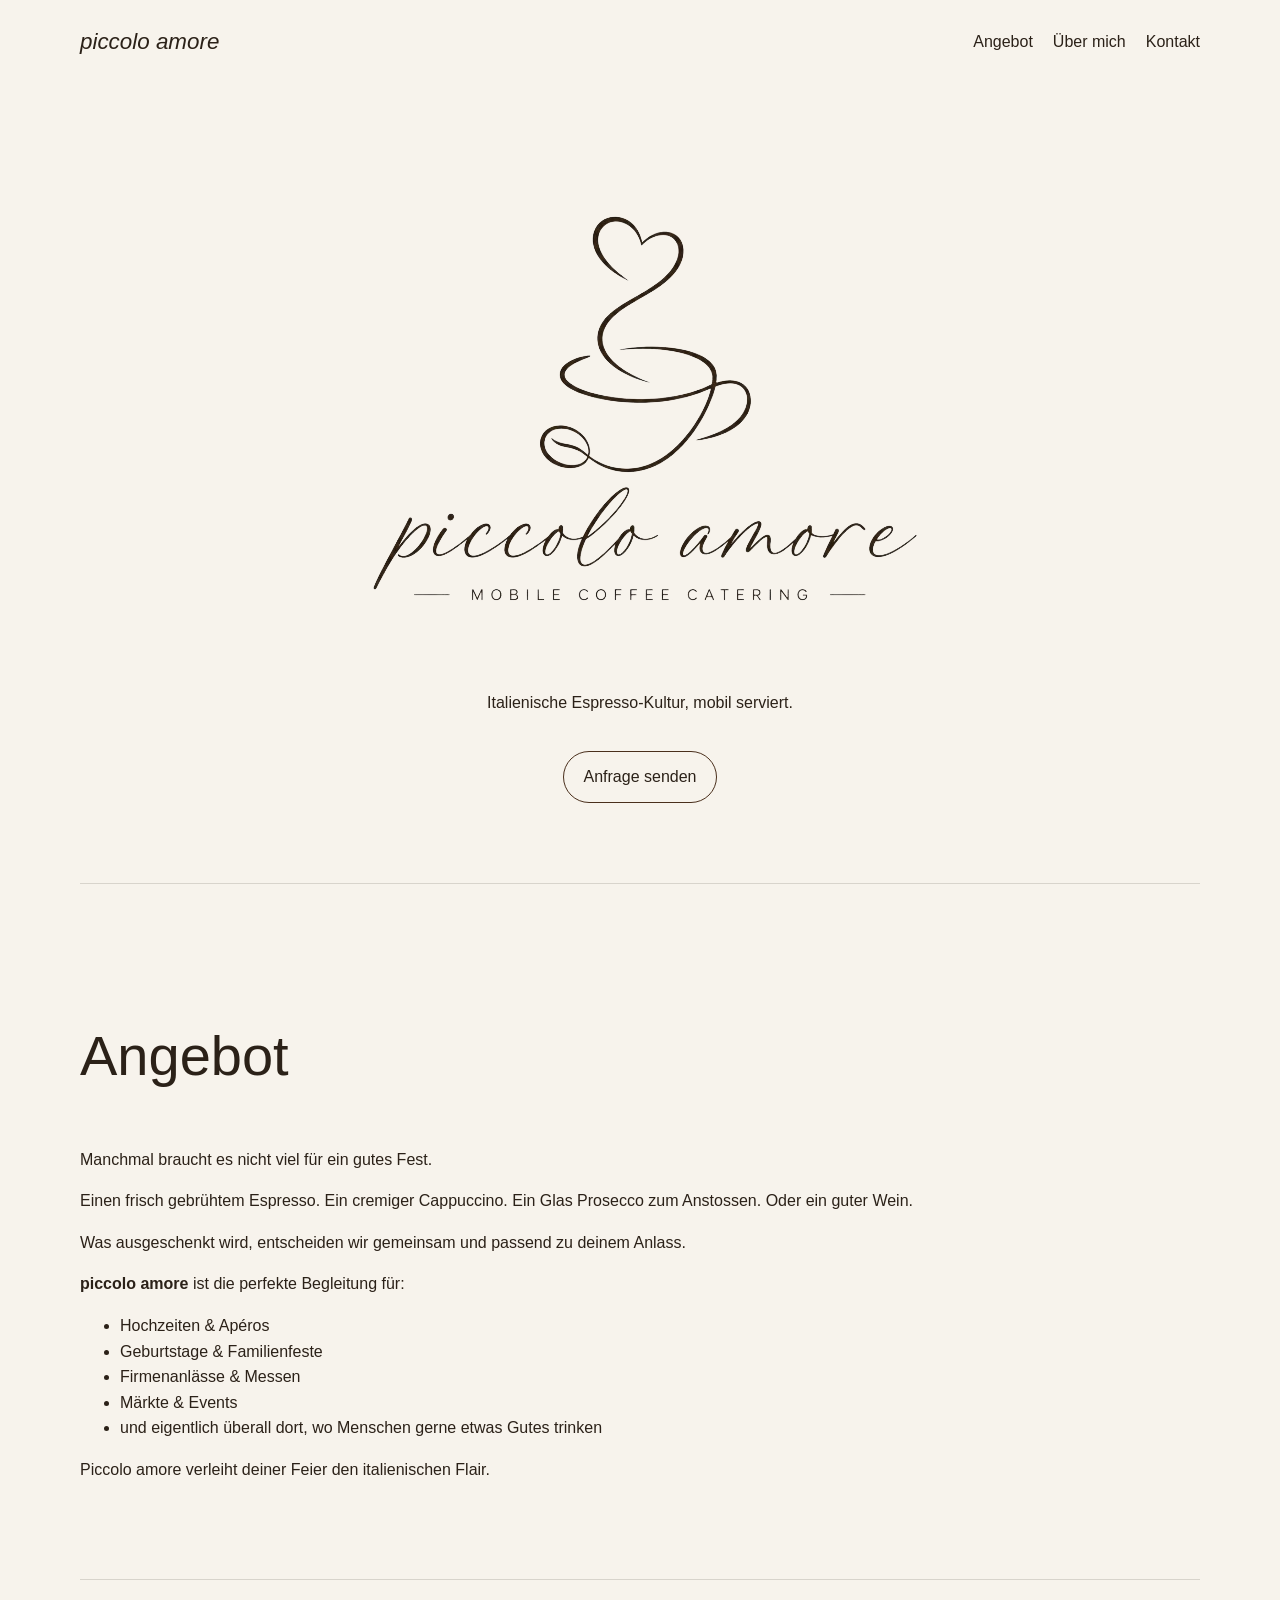
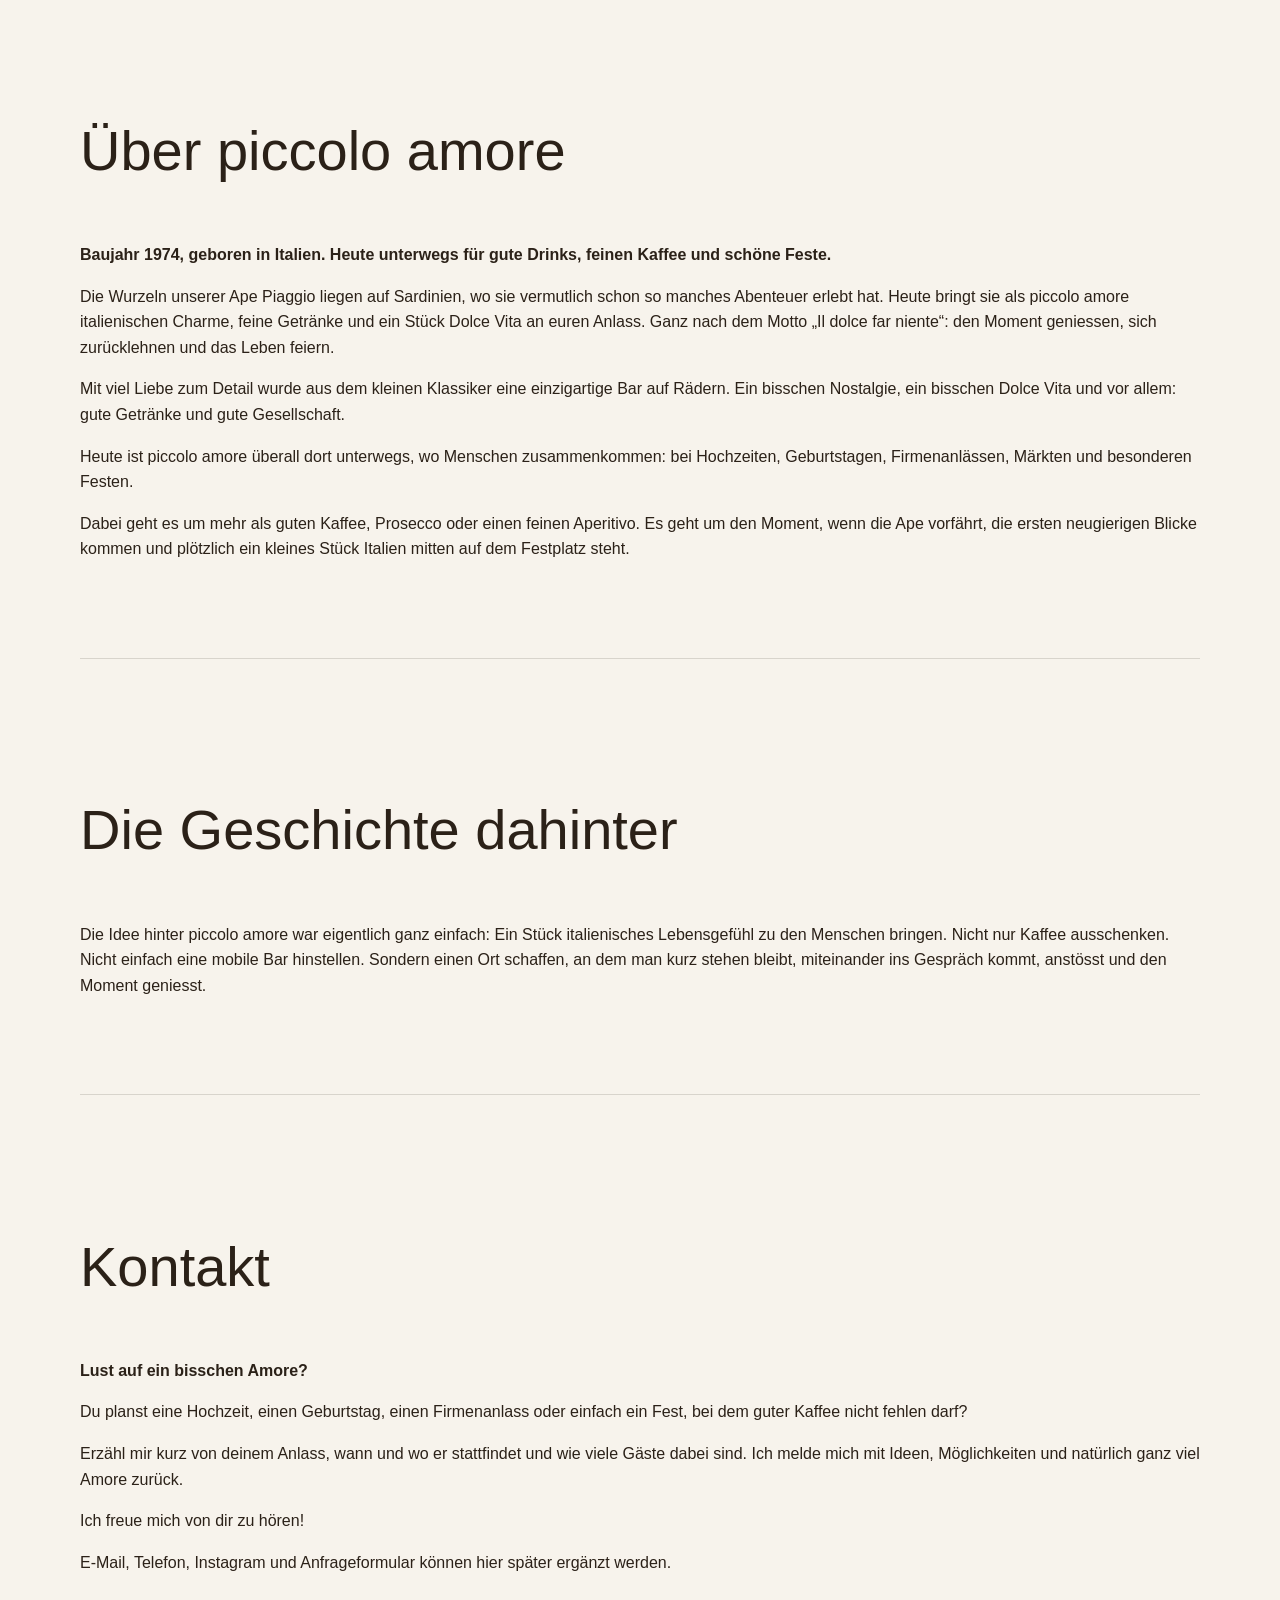
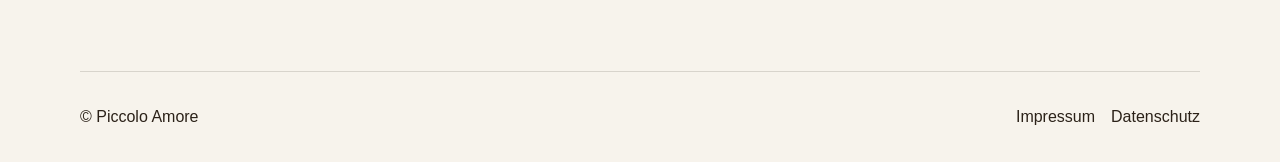
==== index.html @ de6033d2 "Update index.html" ====
<!DOCTYPE html>
<html lang="de">
<head>
  <meta charset="UTF-8">
  <meta name="viewport" content="width=device-width, initial-scale=1.0">
  <meta name="description" content="piccolo amore – mobile Bar und Coffee Catering mit italienischem Flair für Hochzeiten, Geburtstage, Firmenanlässe, Märkte und individuelle Events in der Zentralschweiz.">
  <meta name="robots" content="index, follow">
  <meta name="theme-color" content="#f7f3ec">
  <meta name="msapplication-TileColor" content="#f7f3ec">
  <link rel="canonical" href="https://piccolo-amore-ape.ch/">

  <title>piccolo amore | Mobile Coffee Catering</title>

  <!-- Favicons / Browser- und Geräte-Icons -->
  <link rel="icon" href="favicon.ico" sizes="any">
  <link rel="icon" type="image/png" sizes="16x16" href="favicon-16x16.png">
  <link rel="icon" type="image/png" sizes="32x32" href="favicon-32x32.png">
  <link rel="icon" type="image/png" sizes="96x96" href="favicon-96x96.png">
  <link rel="apple-touch-icon" sizes="180x180" href="apple-touch-icon-180x180.png">
  <link rel="manifest" href="site.webmanifest">

  <!-- Social / Suchmaschinen-Vorschau -->
  <meta property="og:type" content="website">
  <meta property="og:locale" content="de_CH">
  <meta property="og:title" content="Piccolo amore | Mobile Coffee Catering">
  <meta property="og:description" content="Mobile Bar und Coffee Catering mit italienischem Flair für Hochzeiten, Geburtstage, Firmenanlässe, Märkte und individuelle Events.">
  <meta property="og:url" content="https://piccolo-amore-ape.ch/">
  <meta property="og:image" content="https://piccolo-amore-ape.ch/assets/images/piccolo-amore-logo.png">
  <link rel="stylesheet" href="assets/css/styles.css">
</head>
<body>
  <header class="site-header">
    <a class="brand" href="index.html">piccolo amore</a>
    <nav aria-label="Hauptnavigation">
      <a href="#angebot">Angebot</a>
      <a href="#ueber-mich">Über mich</a>
      <a href="#kontakt">Kontakt</a>
    </nav>
  </header>

  <main>
    <section class="hero">
      <h1 class="sr-only">Piccolo Amore</h1>
      <img class="hero-logo" src="assets/images/piccolo-amore-logo.png" alt="piccolo amore – Mobile Coffee Catering">
      <p>Italienische Espresso-Kultur, mobil serviert.</p>
      <a class="button" href="#kontakt">Anfrage senden</a>
    </section>

    <section id="angebot" class="section">
      <h2>Angebot</h2>
      <p>Manchmal braucht es nicht viel für ein gutes Fest.</p>
       <p>Einen frisch gebrühtem Espresso. Ein cremiger Cappuccino. Ein Glas Prosecco zum Anstossen. Oder ein guter Wein.</p>
      
      <p>Was ausgeschenkt wird, entscheiden wir gemeinsam und passend zu deinem Anlass.</p>

      <p><strong>piccolo amore</strong> ist die perfekte Begleitung für:</p>
      <ul>
        <li>Hochzeiten &amp; Apéros</li>
        <li>Geburtstage &amp; Familienfeste</li>
        <li>Firmenanlässe &amp; Messen</li>
        <li>Märkte &amp; Events</li>
        <li>und eigentlich überall dort, wo Menschen gerne etwas Gutes trinken</li>
      </ul>

      <p>Piccolo amore verleiht deiner Feier den italienischen Flair.</p>
    </section>

    <section id="ueber-mich" class="section">
      <h2>Über piccolo amore</h2>
      
      <p><strong>Baujahr 1974, geboren in Italien. Heute unterwegs für gute Drinks, feinen Kaffee und schöne Feste.</strong></p>
      <p>Die Wurzeln unserer Ape Piaggio liegen auf Sardinien, wo sie vermutlich schon so manches Abenteuer erlebt hat. Heute bringt sie als piccolo amore italienischen Charme, feine Getränke und ein Stück Dolce Vita an euren Anlass. Ganz nach dem Motto „Il dolce far niente“: den Moment geniessen, sich zurücklehnen und das Leben feiern.</p>
      <p>Mit viel Liebe zum Detail wurde aus dem kleinen Klassiker eine einzigartige Bar auf Rädern. Ein bisschen Nostalgie, ein bisschen Dolce Vita und vor allem: gute Getränke und gute Gesellschaft.</p>
      <p>Heute ist piccolo amore überall dort unterwegs, wo Menschen zusammenkommen: bei Hochzeiten, Geburtstagen, Firmenanlässen, Märkten und besonderen Festen.</p>
      <p>Dabei geht es um mehr als guten Kaffee, Prosecco oder einen feinen Aperitivo. Es geht um den Moment, wenn die Ape vorfährt, die ersten neugierigen Blicke kommen und plötzlich ein kleines Stück Italien mitten auf dem Festplatz steht.</p>
    </section>

    <section id="kontakt" class="section">
      <h2>Die Geschichte dahinter</h2>
      
      <p>Die Idee hinter piccolo amore war eigentlich ganz einfach: Ein Stück italienisches Lebensgefühl zu den Menschen bringen. Nicht nur Kaffee ausschenken. Nicht einfach eine mobile Bar hinstellen. Sondern einen Ort schaffen, an dem man kurz stehen bleibt, miteinander ins Gespräch kommt, anstösst und den Moment geniesst.</p>
    </section>
    
    <section id="kontakt" class="section">
      <h2>Kontakt</h2>
      <p><strong>Lust auf ein bisschen Amore?</strong></p>
      
      <p>Du planst eine Hochzeit, einen Geburtstag, einen Firmenanlass oder einfach ein Fest, bei dem guter Kaffee nicht fehlen darf?</p>
      
      <p>Erzähl mir kurz von deinem Anlass, wann und wo er stattfindet und wie viele Gäste dabei sind. Ich melde mich mit Ideen, Möglichkeiten und natürlich ganz viel Amore zurück.</p>

      <p>Ich freue mich von dir zu hören!</p>
      
      <p>E-Mail, Telefon, Instagram und Anfrageformular können hier später ergänzt werden.</p>
    </section>
  </main>

  <footer class="site-footer">
    <span>© <span id="year"></span> Piccolo Amore</span>
    <div>
      <a href="pages/impressum.html">Impressum</a>
      <a href="pages/datenschutz.html">Datenschutz</a>
    </div>
  </footer>

  <script src="assets/js/main.js"></script>
</body>
</html>
---- assets/css/styles.css ----
:root {
  --bg: #f7f3ec;
  --text: #2b2118;
  --muted: #74685e;
  --accent: #4a2f1c;
  --max-width: 1120px;
}

* { box-sizing: border-box; }
html { scroll-behavior: smooth; }
body {
  margin: 0;
  font-family: Arial, Helvetica, sans-serif;
  color: var(--text);
  background: var(--bg);
  line-height: 1.6;
}
a { color: inherit; }
.site-header,
.site-footer,
main { width: min(calc(100% - 40px), var(--max-width)); margin-inline: auto; }
.site-header {
  display: flex;
  justify-content: space-between;
  align-items: center;
  gap: 24px;
  padding: 24px 0;
}
.brand { text-decoration: none; font-size: 1.4rem; font-style: italic; }
nav { display: flex; gap: 20px; flex-wrap: wrap; }
nav a, .site-footer a { text-decoration: none; }
.hero {
  min-height: 68vh;
  display: grid;
  place-content: center;
  text-align: center;
  padding: 80px 0;
}
.eyebrow { text-transform: uppercase; letter-spacing: .18em; color: var(--muted); font-size: .8rem; }
h1 { font-size: clamp(3rem, 10vw, 7rem); line-height: .95; margin: .2em 0; font-weight: 500; }
.sr-only {
  position: absolute;
  width: 1px;
  height: 1px;
  padding: 0;
  margin: -1px;
  overflow: hidden;
  clip: rect(0, 0, 0, 0);
  white-space: nowrap;
  border: 0;
}
.hero-logo {
  display: block;
  width: min(604px, 82vw);
  height: auto;
  margin: 0 auto 20px;
}
h2 { font-size: clamp(2rem, 5vw, 3.5rem); font-weight: 500; }
.button {
  display: inline-block;
  width: fit-content;
  margin: 20px auto 0;
  padding: 12px 20px;
  border: 1px solid var(--accent);
  border-radius: 999px;
  text-decoration: none;
}
.section { padding: 80px 0; border-top: 1px solid rgba(43,33,24,.15); }
.site-footer {
  display: flex;
  justify-content: space-between;
  gap: 20px;
  flex-wrap: wrap;
  padding: 32px 0;
  border-top: 1px solid rgba(43,33,24,.15);
}
.site-footer div { display: flex; gap: 16px; }
@media (max-width: 700px) {
  .site-header { align-items: flex-start; flex-direction: column; }
  nav { gap: 14px; }
}
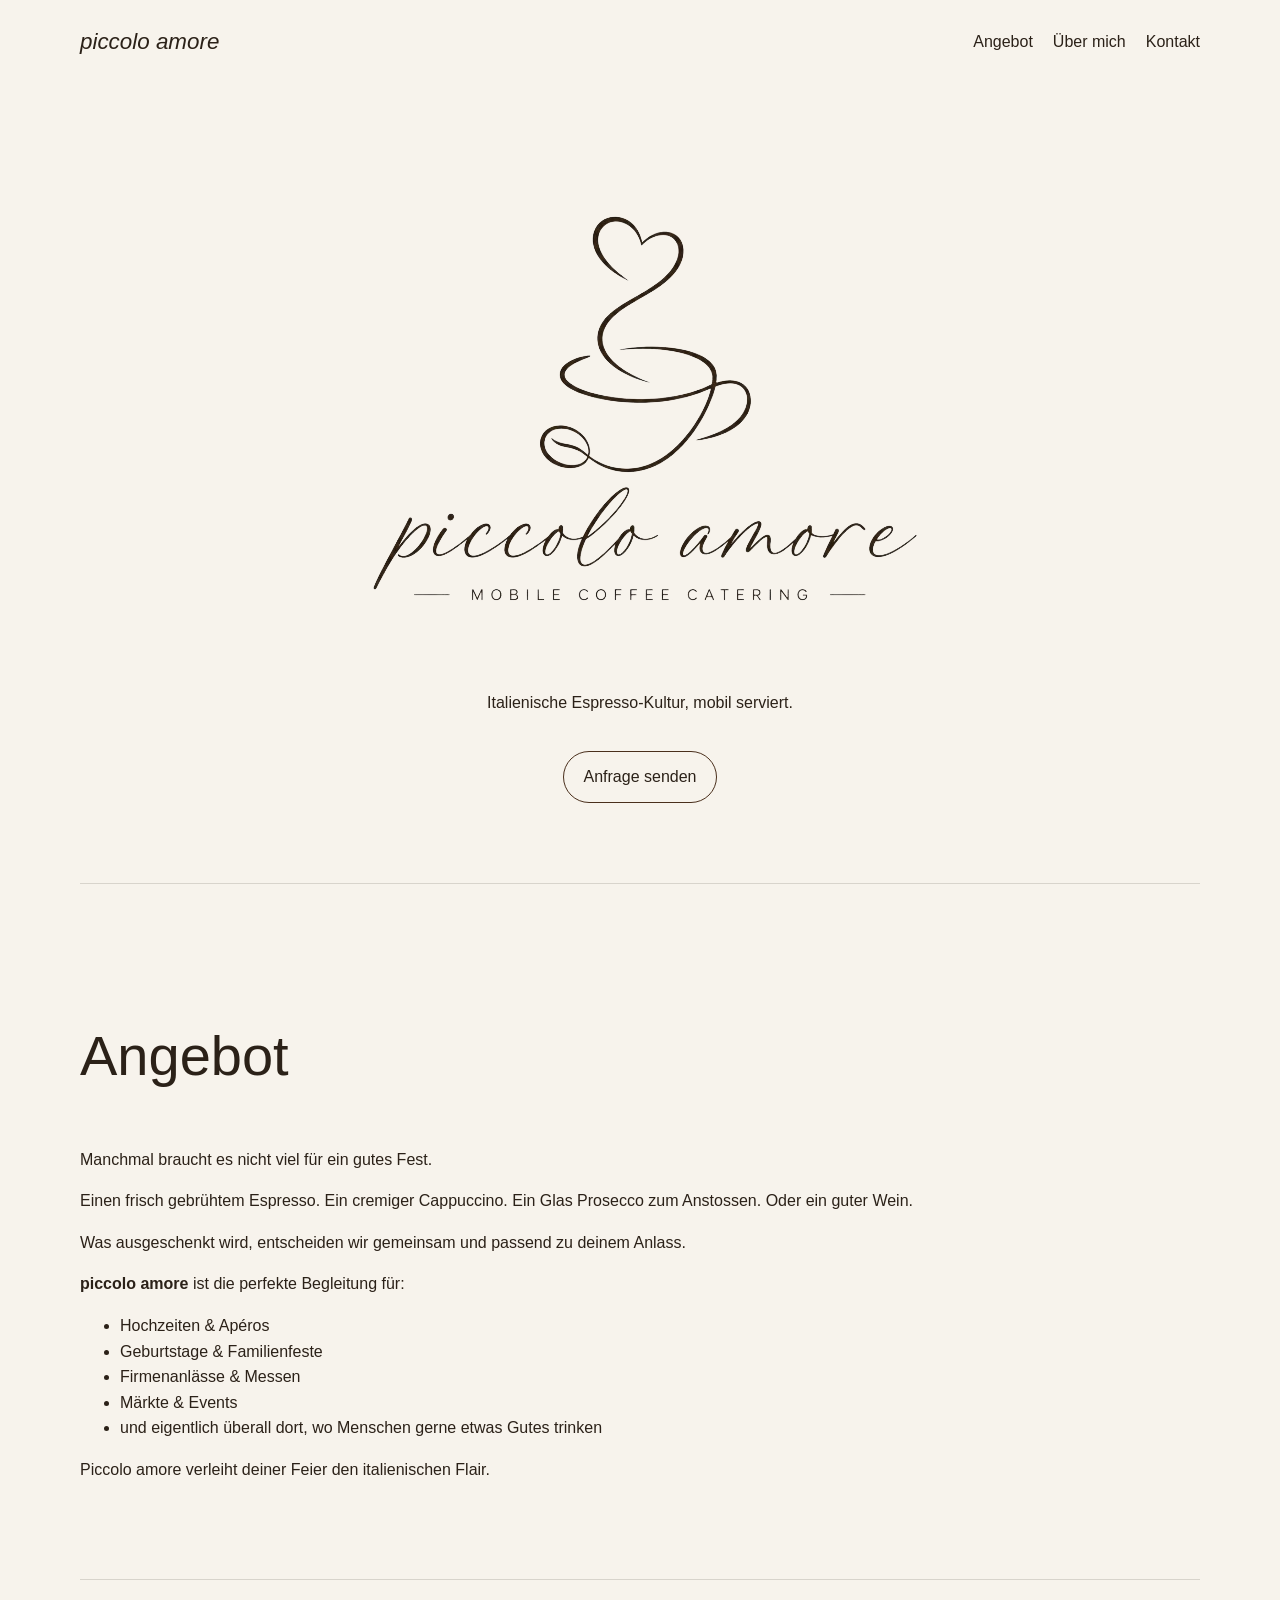
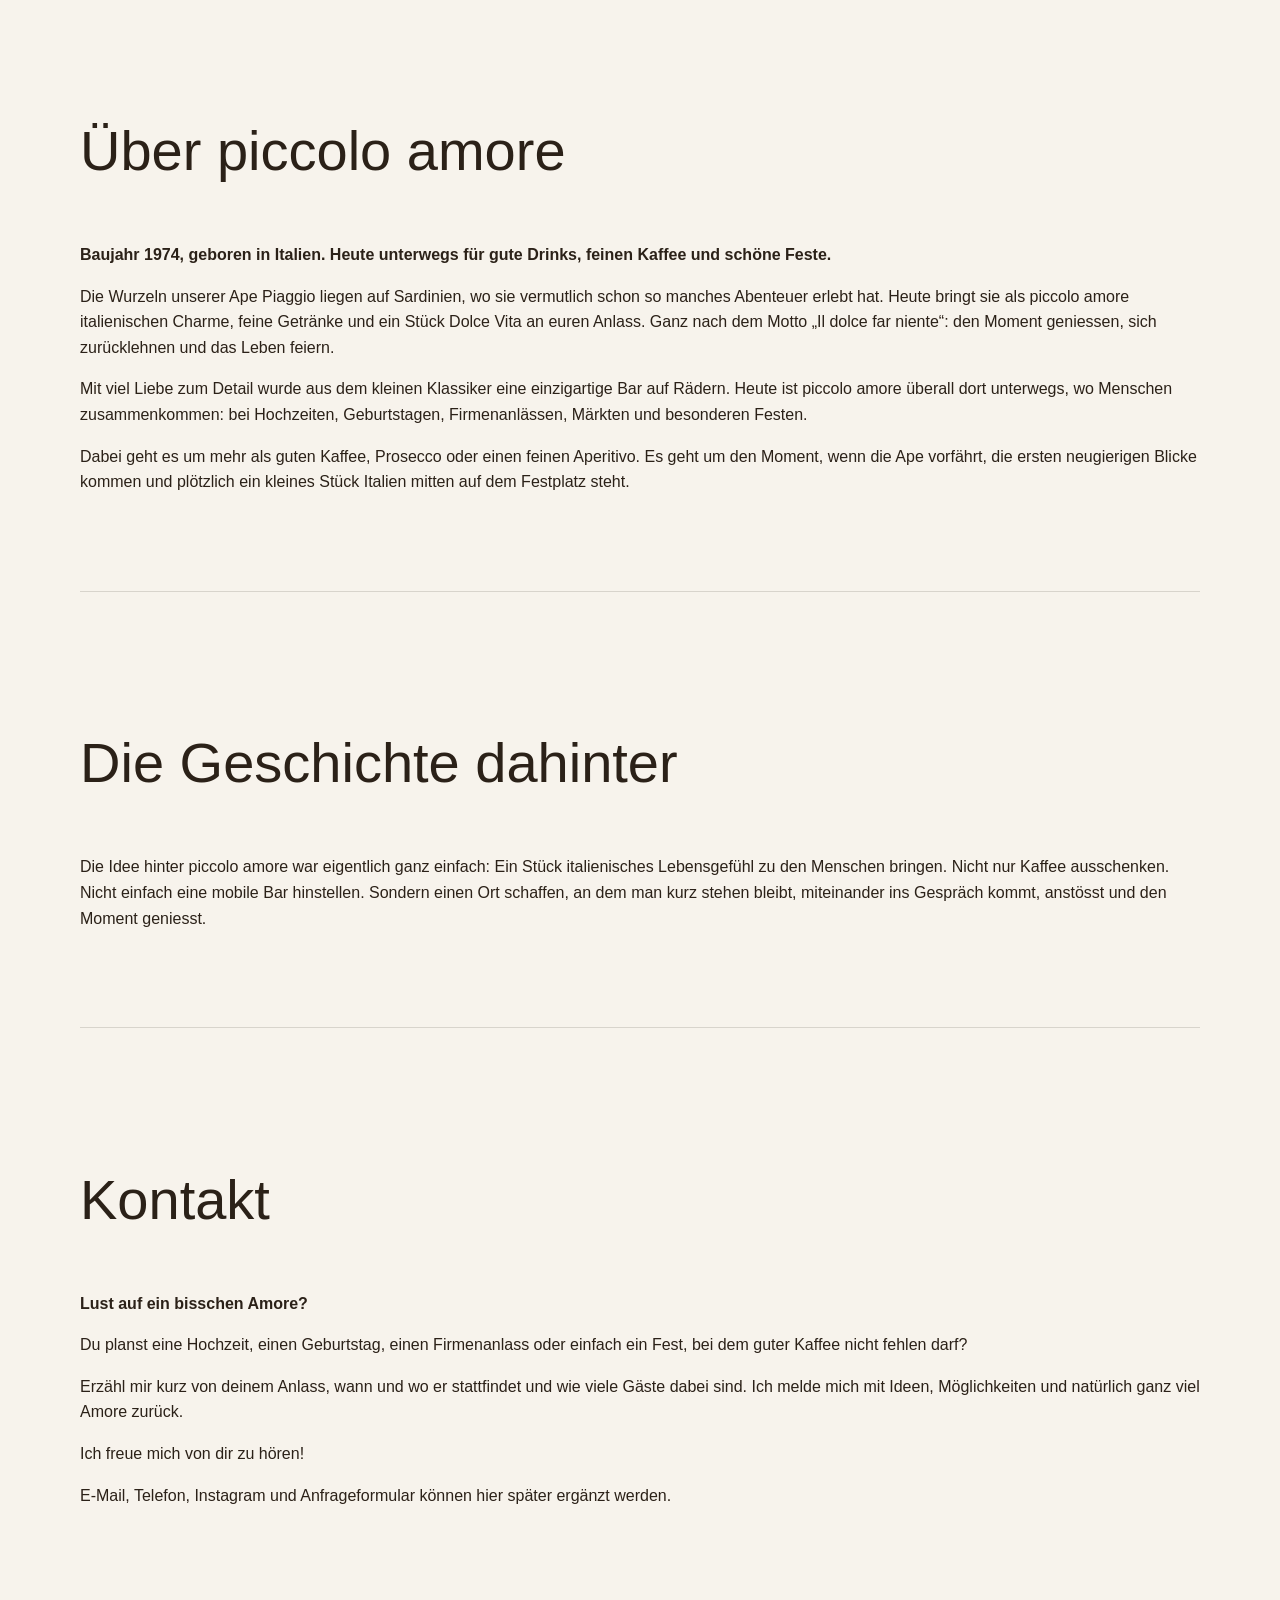
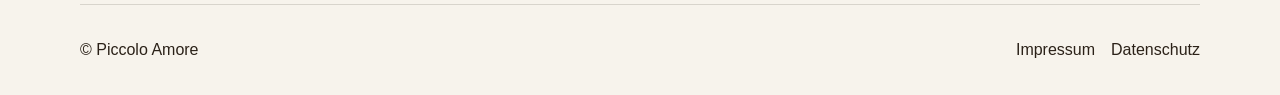
==== commit b6c6e6c7: "Update index.html" ====
--- a/index.html
+++ b/index.html
@@ -70,8 +70,7 @@
       
       <p><strong>Baujahr 1974, geboren in Italien. Heute unterwegs für gute Drinks, feinen Kaffee und schöne Feste.</strong></p>
       <p>Die Wurzeln unserer Ape Piaggio liegen auf Sardinien, wo sie vermutlich schon so manches Abenteuer erlebt hat. Heute bringt sie als piccolo amore italienischen Charme, feine Getränke und ein Stück Dolce Vita an euren Anlass. Ganz nach dem Motto „Il dolce far niente“: den Moment geniessen, sich zurücklehnen und das Leben feiern.</p>
-      <p>Mit viel Liebe zum Detail wurde aus dem kleinen Klassiker eine einzigartige Bar auf Rädern. Ein bisschen Nostalgie, ein bisschen Dolce Vita und vor allem: gute Getränke und gute Gesellschaft.</p>
-      <p>Heute ist piccolo amore überall dort unterwegs, wo Menschen zusammenkommen: bei Hochzeiten, Geburtstagen, Firmenanlässen, Märkten und besonderen Festen.</p>
+      <p>Mit viel Liebe zum Detail wurde aus dem kleinen Klassiker eine einzigartige Bar auf Rädern. Heute ist piccolo amore überall dort unterwegs, wo Menschen zusammenkommen: bei Hochzeiten, Geburtstagen, Firmenanlässen, Märkten und besonderen Festen.</p>
       <p>Dabei geht es um mehr als guten Kaffee, Prosecco oder einen feinen Aperitivo. Es geht um den Moment, wenn die Ape vorfährt, die ersten neugierigen Blicke kommen und plötzlich ein kleines Stück Italien mitten auf dem Festplatz steht.</p>
     </section>
 
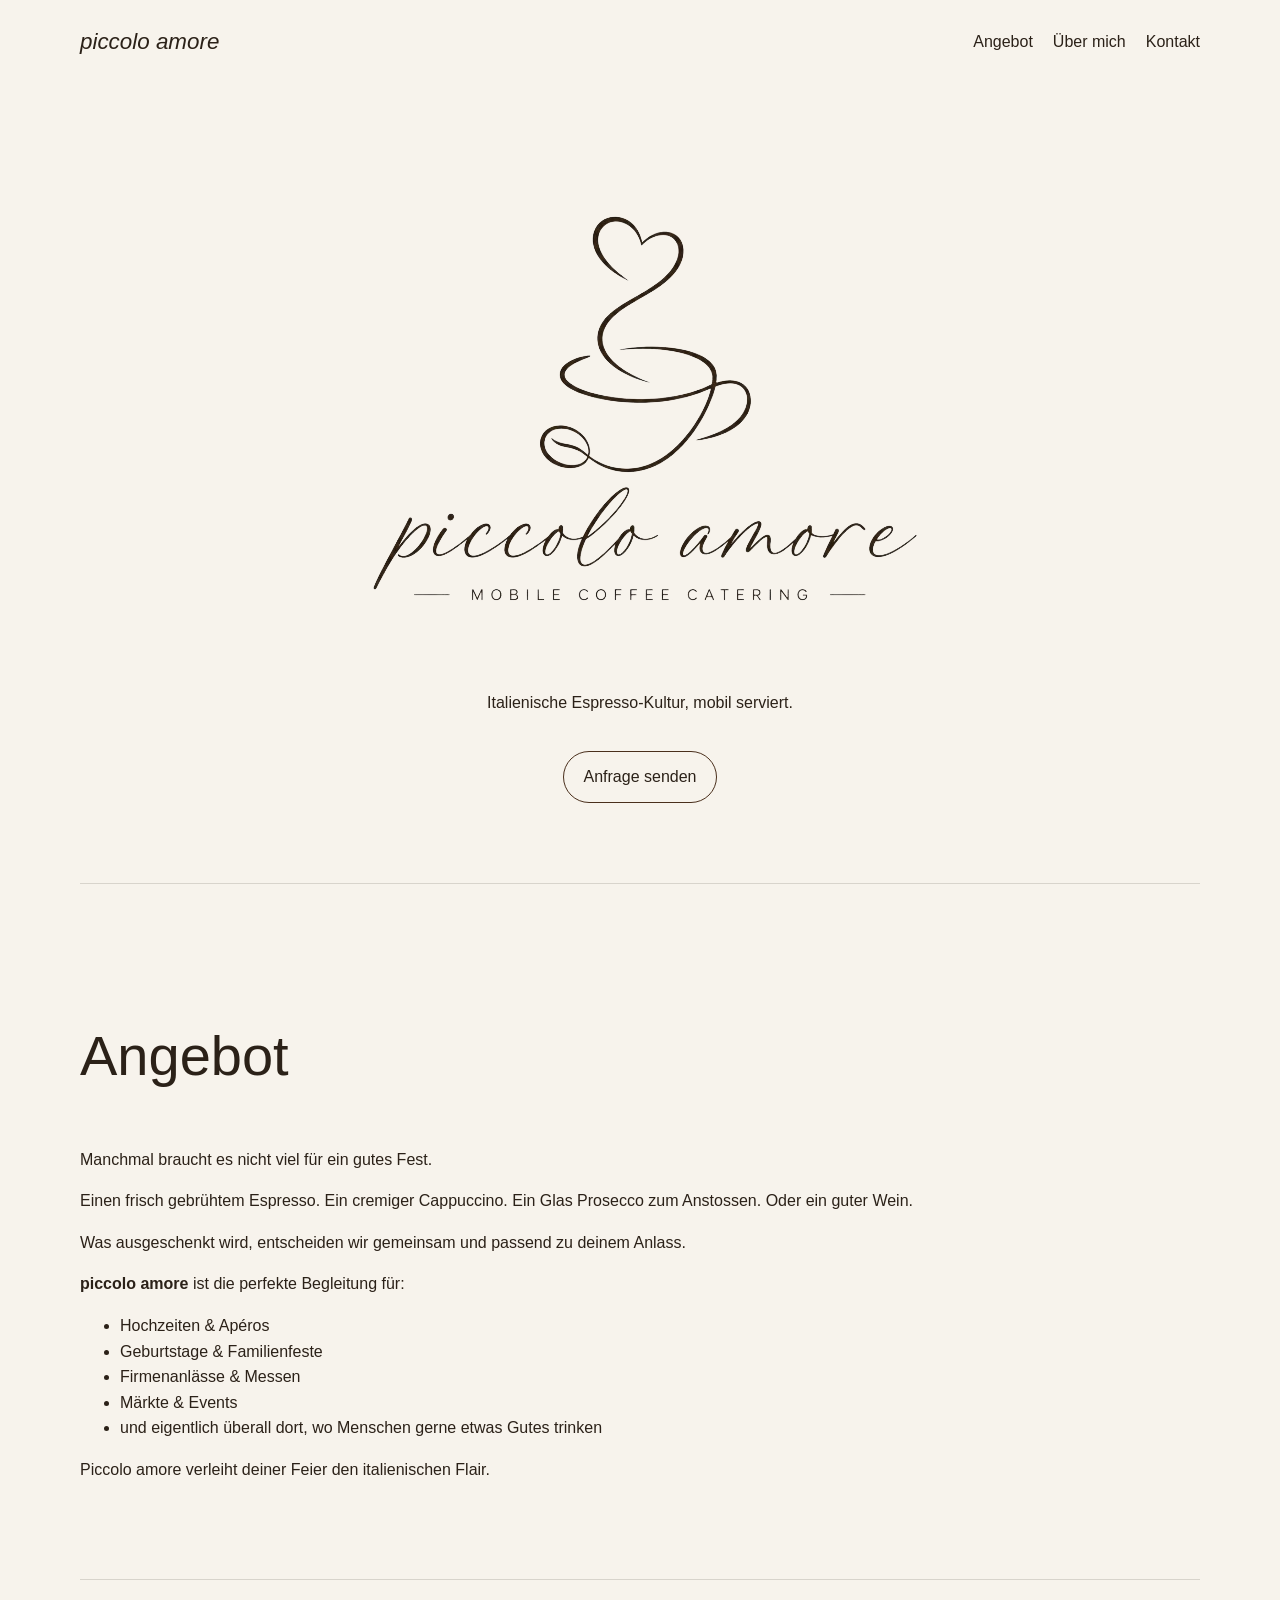
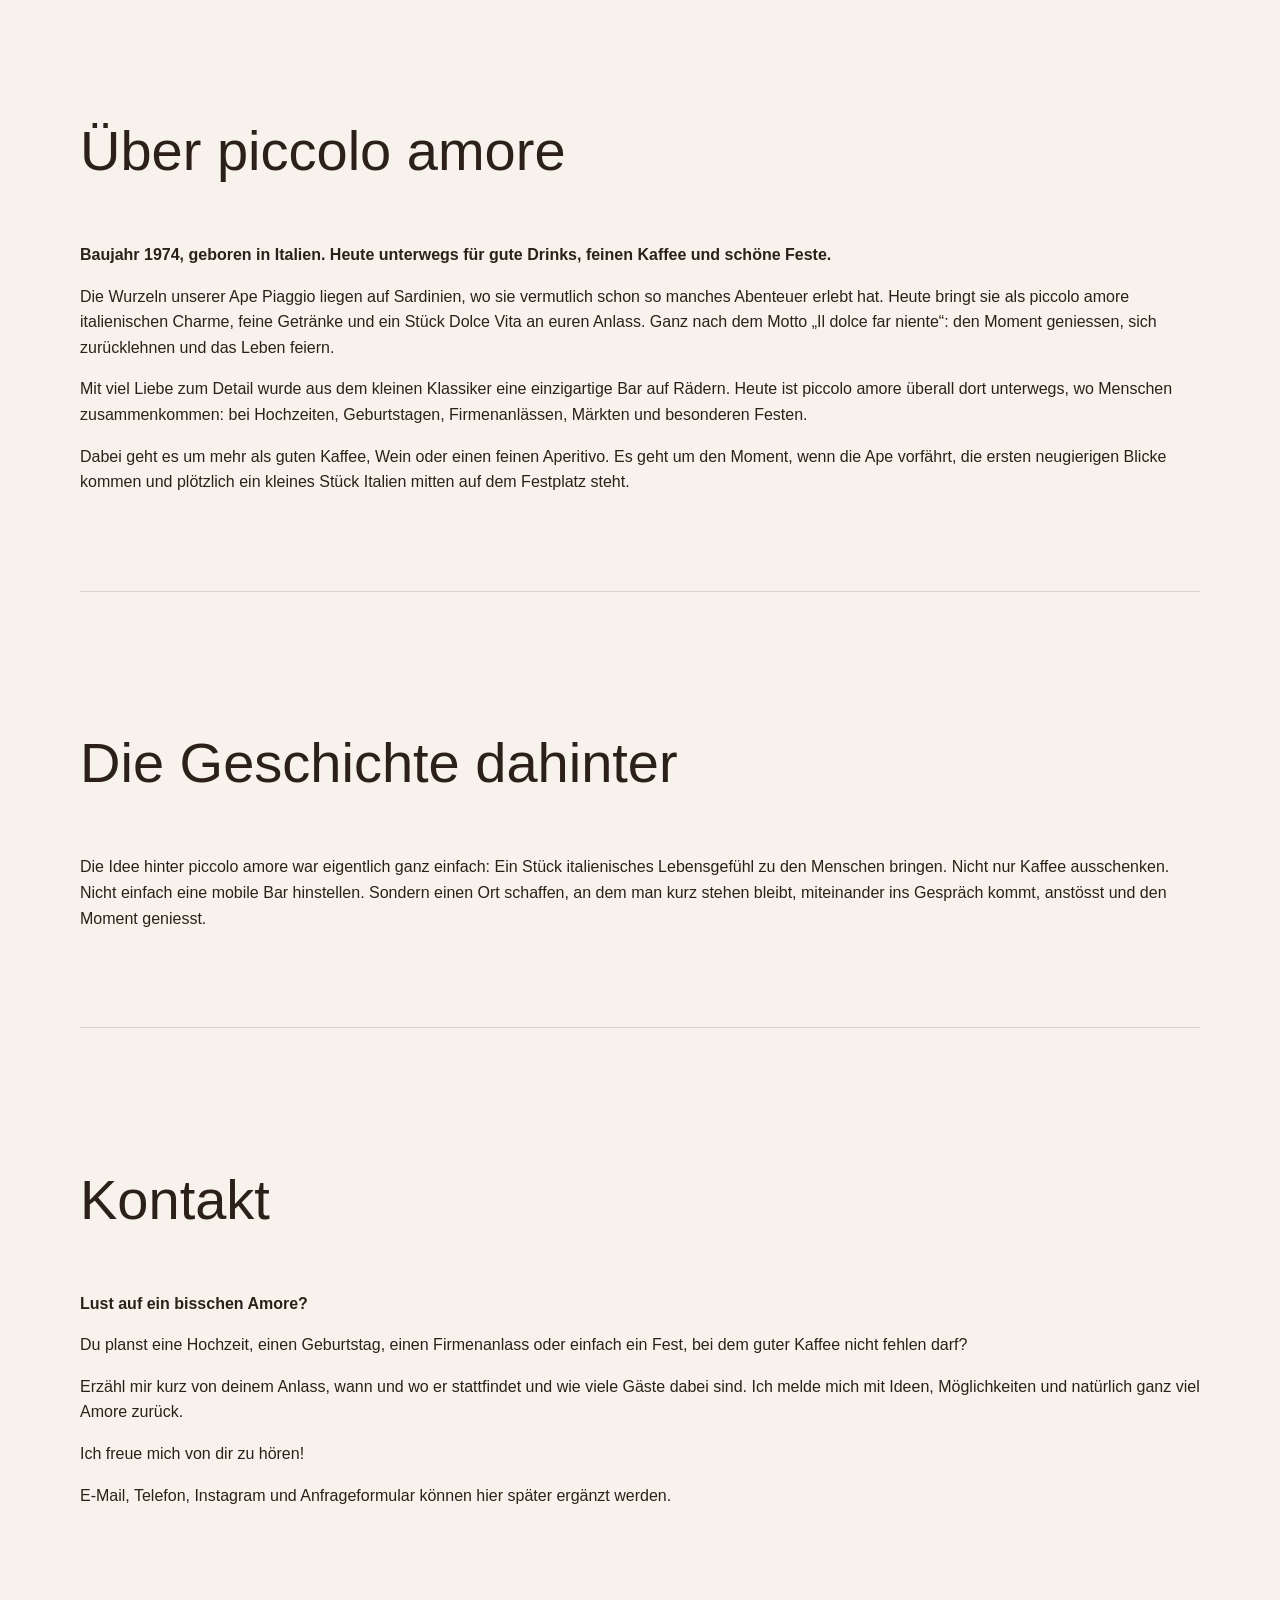
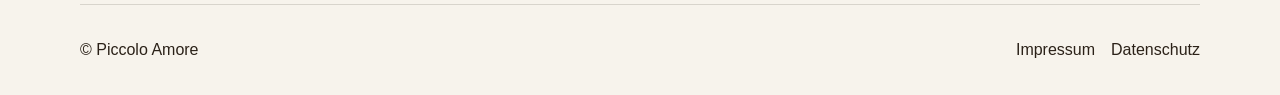
==== commit b095e576: "Update index.html" ====
--- a/index.html
+++ b/index.html
@@ -71,7 +71,7 @@
       <p><strong>Baujahr 1974, geboren in Italien. Heute unterwegs für gute Drinks, feinen Kaffee und schöne Feste.</strong></p>
       <p>Die Wurzeln unserer Ape Piaggio liegen auf Sardinien, wo sie vermutlich schon so manches Abenteuer erlebt hat. Heute bringt sie als piccolo amore italienischen Charme, feine Getränke und ein Stück Dolce Vita an euren Anlass. Ganz nach dem Motto „Il dolce far niente“: den Moment geniessen, sich zurücklehnen und das Leben feiern.</p>
       <p>Mit viel Liebe zum Detail wurde aus dem kleinen Klassiker eine einzigartige Bar auf Rädern. Heute ist piccolo amore überall dort unterwegs, wo Menschen zusammenkommen: bei Hochzeiten, Geburtstagen, Firmenanlässen, Märkten und besonderen Festen.</p>
-      <p>Dabei geht es um mehr als guten Kaffee, Prosecco oder einen feinen Aperitivo. Es geht um den Moment, wenn die Ape vorfährt, die ersten neugierigen Blicke kommen und plötzlich ein kleines Stück Italien mitten auf dem Festplatz steht.</p>
+      <p>Dabei geht es um mehr als guten Kaffee, Wein oder einen feinen Aperitivo. Es geht um den Moment, wenn die Ape vorfährt, die ersten neugierigen Blicke kommen und plötzlich ein kleines Stück Italien mitten auf dem Festplatz steht.</p>
     </section>
 
     <section id="kontakt" class="section">
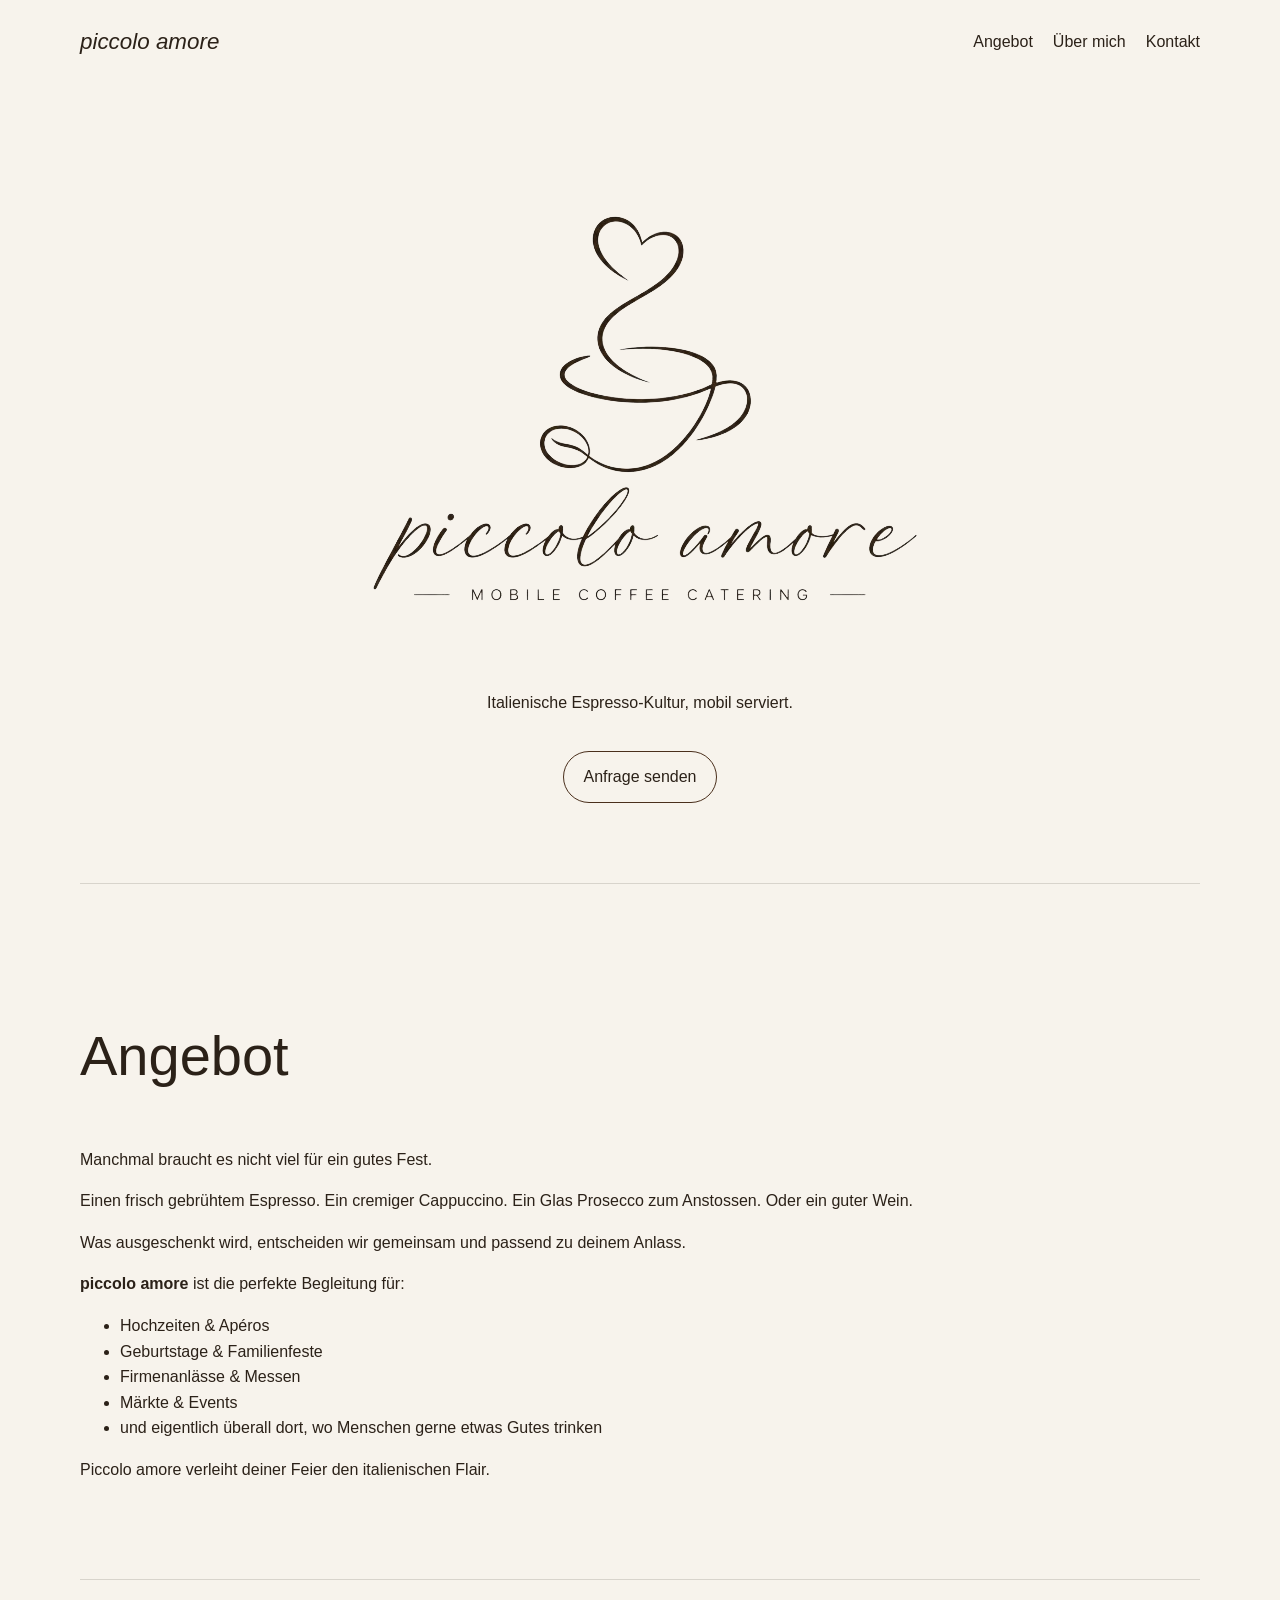
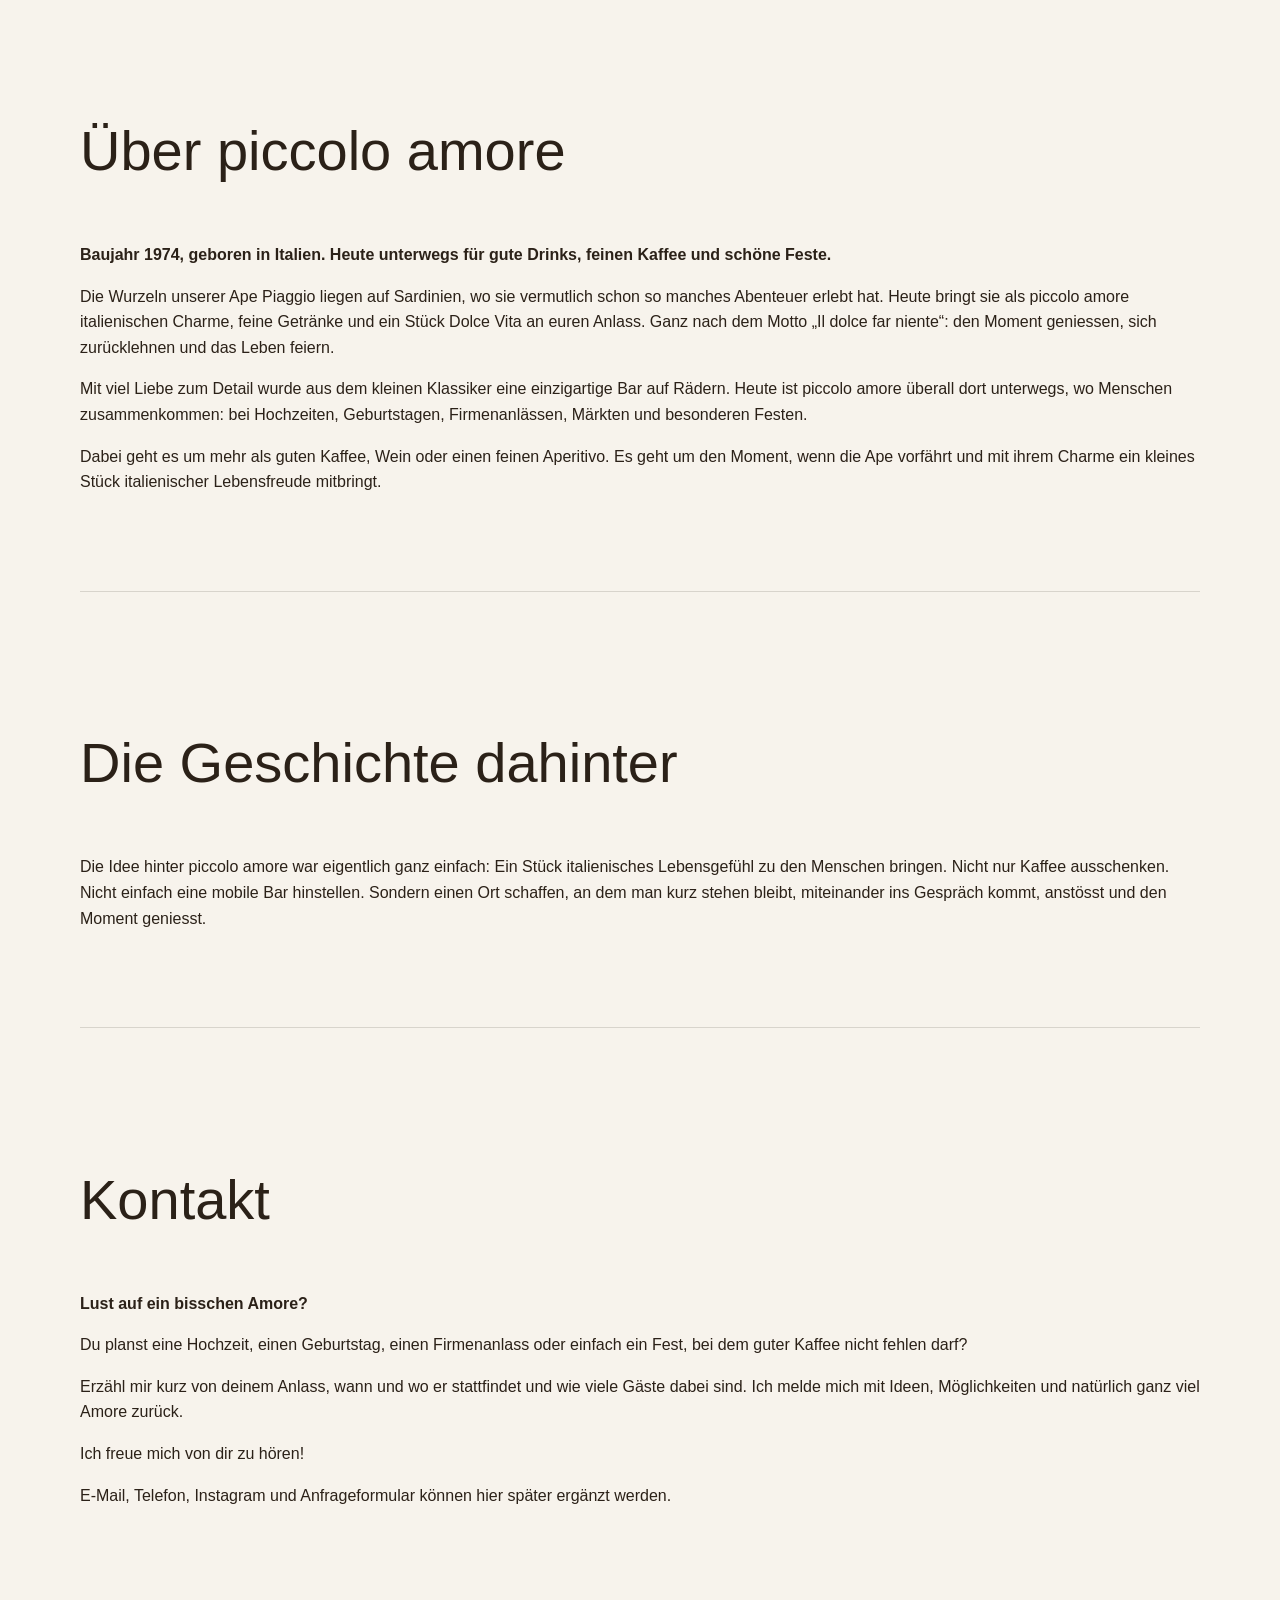
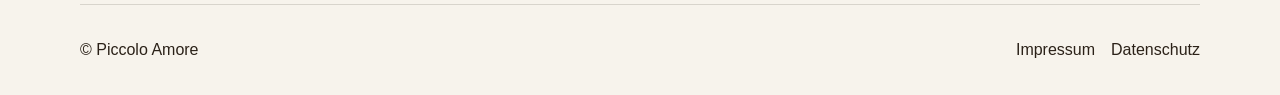
==== commit 6a492453: "Update index.html" ====
--- a/index.html
+++ b/index.html
@@ -71,7 +71,7 @@
       <p><strong>Baujahr 1974, geboren in Italien. Heute unterwegs für gute Drinks, feinen Kaffee und schöne Feste.</strong></p>
       <p>Die Wurzeln unserer Ape Piaggio liegen auf Sardinien, wo sie vermutlich schon so manches Abenteuer erlebt hat. Heute bringt sie als piccolo amore italienischen Charme, feine Getränke und ein Stück Dolce Vita an euren Anlass. Ganz nach dem Motto „Il dolce far niente“: den Moment geniessen, sich zurücklehnen und das Leben feiern.</p>
       <p>Mit viel Liebe zum Detail wurde aus dem kleinen Klassiker eine einzigartige Bar auf Rädern. Heute ist piccolo amore überall dort unterwegs, wo Menschen zusammenkommen: bei Hochzeiten, Geburtstagen, Firmenanlässen, Märkten und besonderen Festen.</p>
-      <p>Dabei geht es um mehr als guten Kaffee, Wein oder einen feinen Aperitivo. Es geht um den Moment, wenn die Ape vorfährt, die ersten neugierigen Blicke kommen und plötzlich ein kleines Stück Italien mitten auf dem Festplatz steht.</p>
+      <p>Dabei geht es um mehr als guten Kaffee, Wein oder einen feinen Aperitivo. Es geht um den Moment, wenn die Ape vorfährt und mit ihrem Charme ein kleines Stück italienischer Lebensfreude mitbringt.</p>
     </section>
 
     <section id="kontakt" class="section">
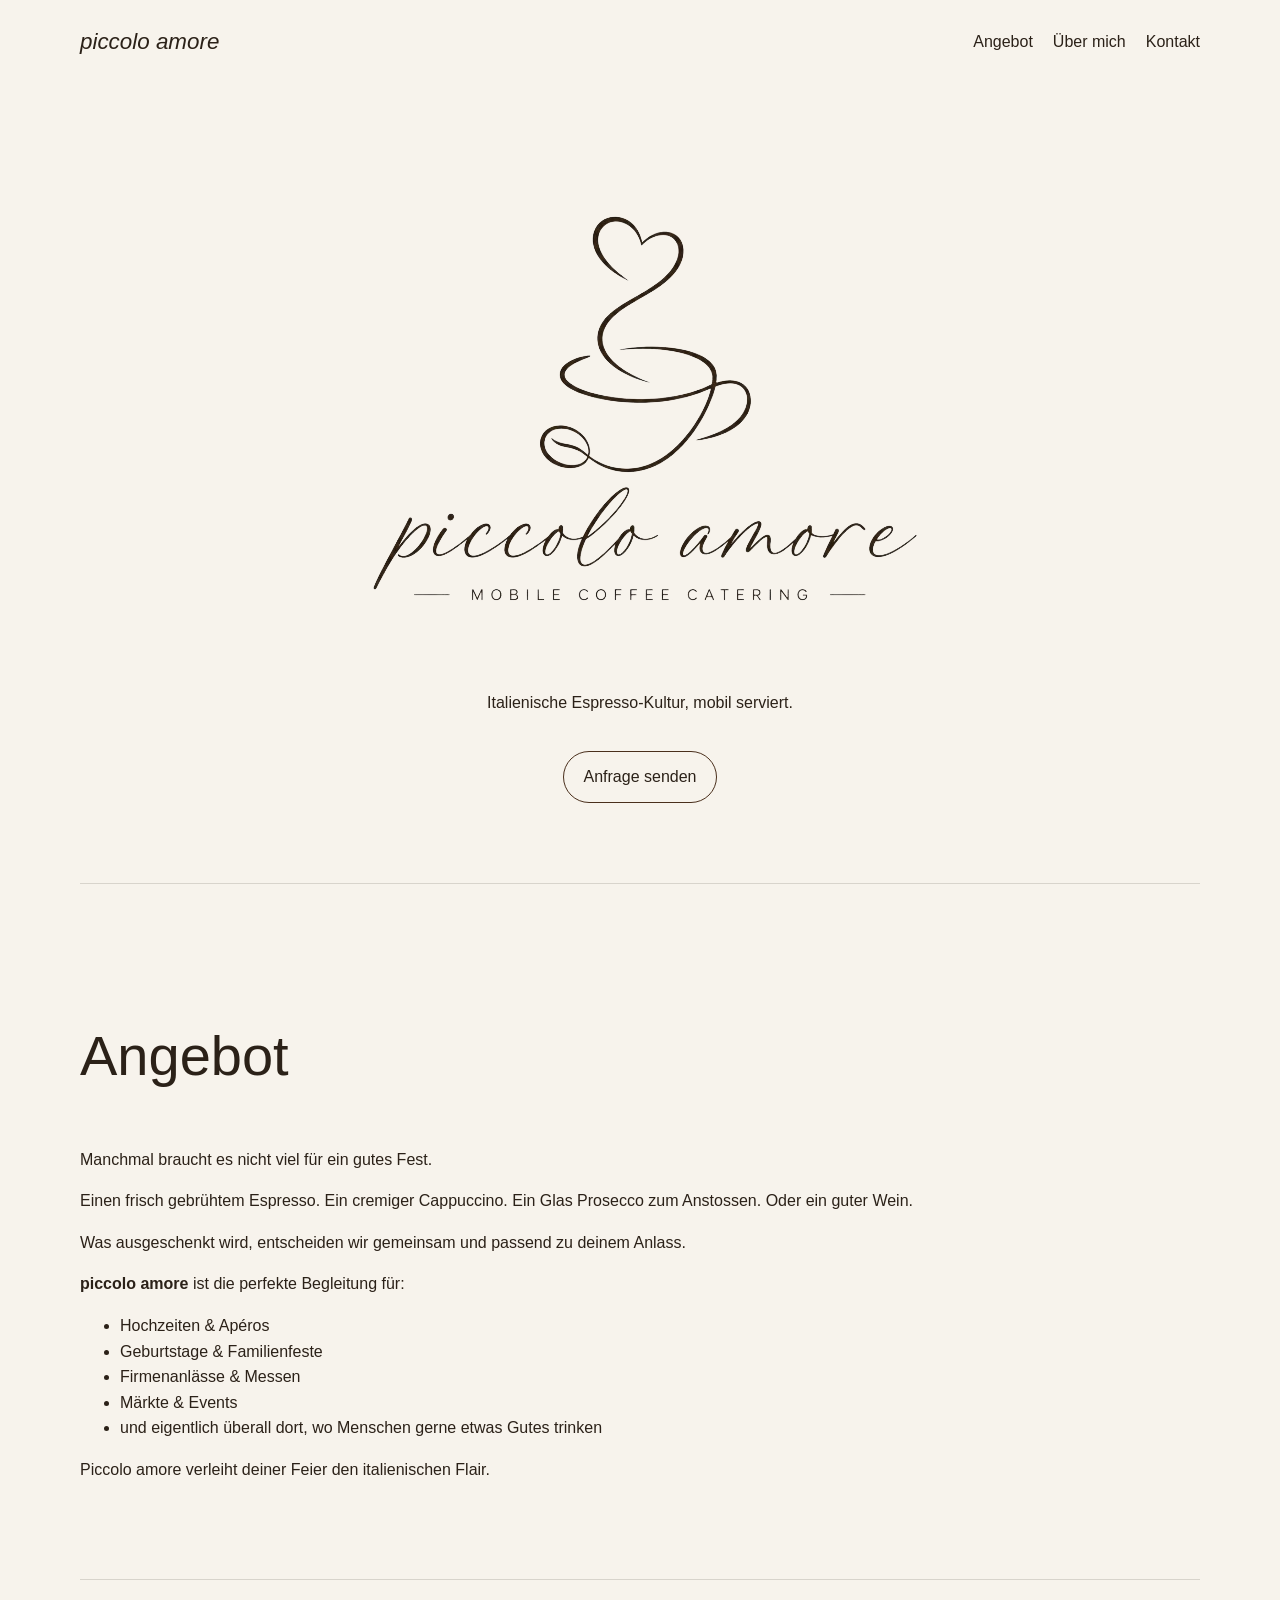
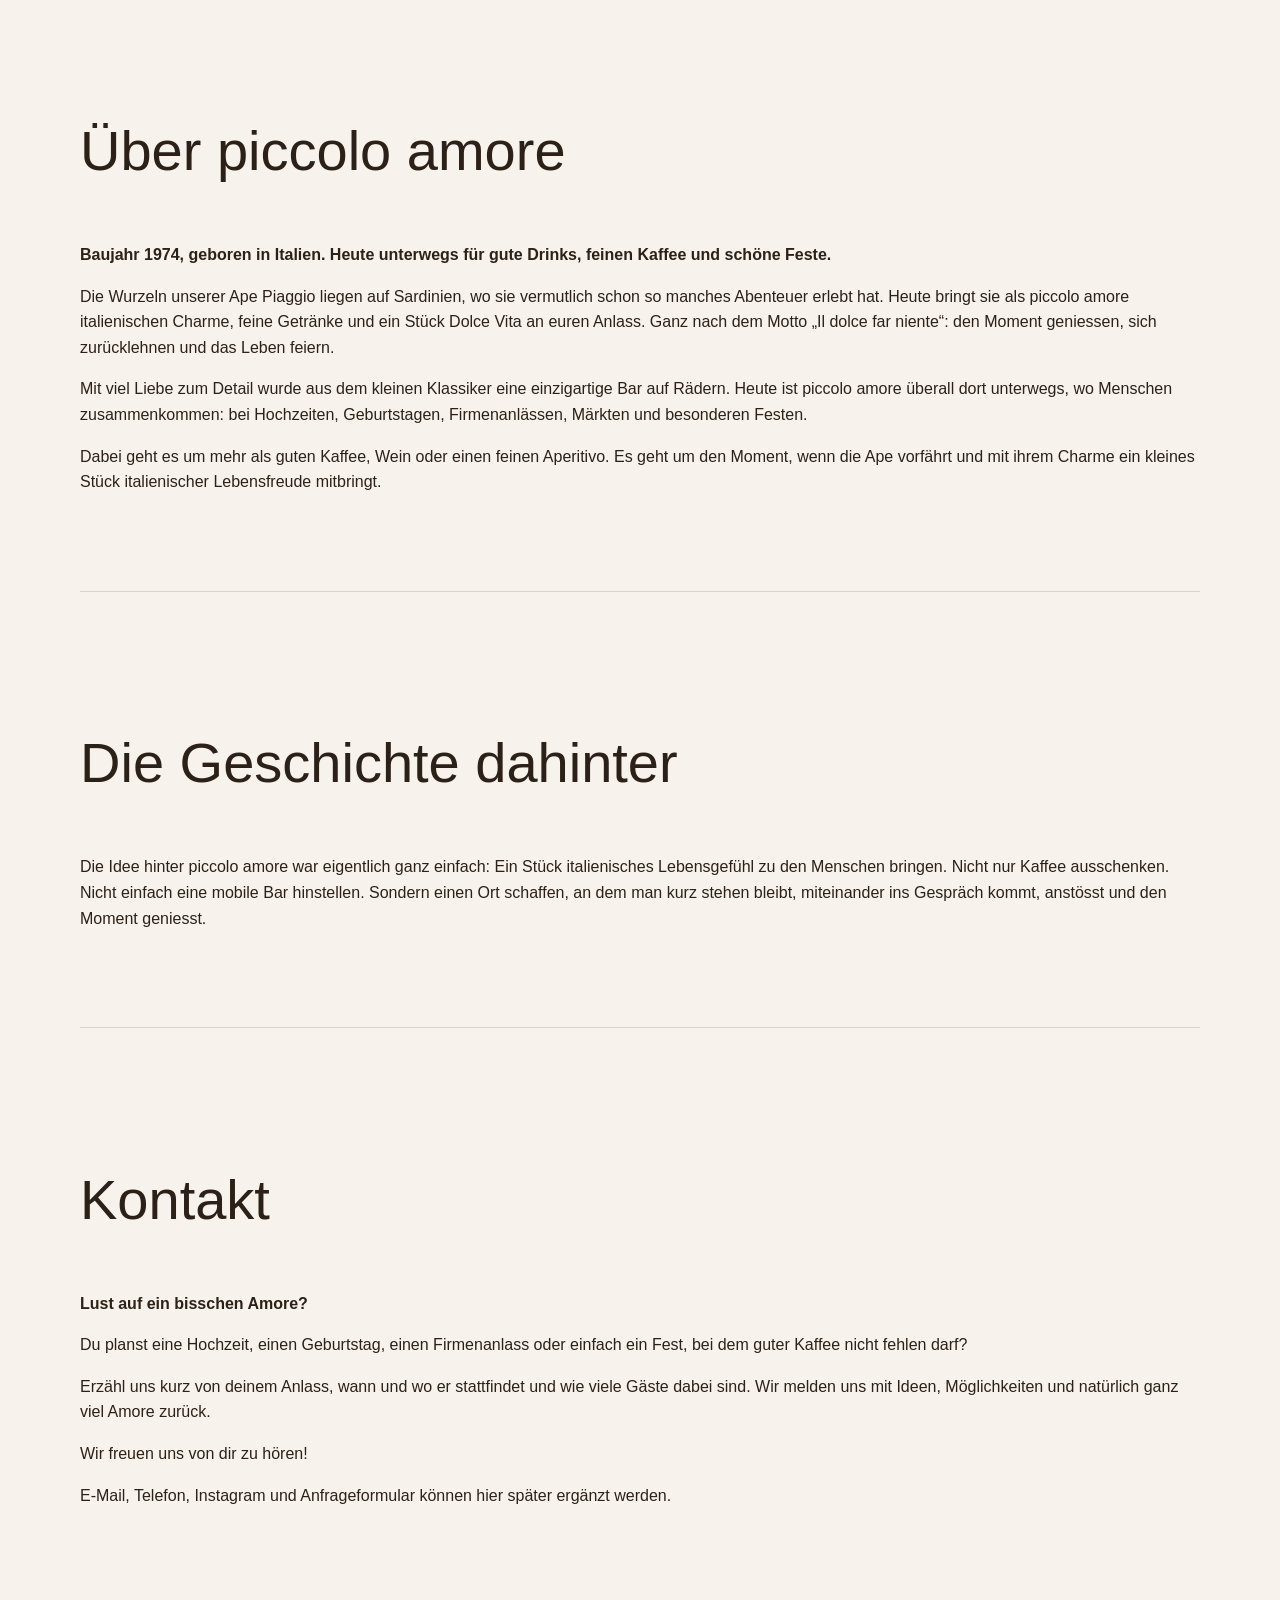
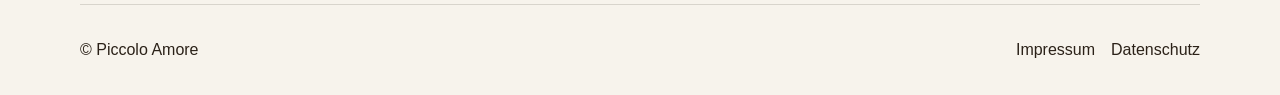
==== commit 8516d9c5: "Update index.html" ====
--- a/index.html
+++ b/index.html
@@ -86,9 +86,9 @@
       
       <p>Du planst eine Hochzeit, einen Geburtstag, einen Firmenanlass oder einfach ein Fest, bei dem guter Kaffee nicht fehlen darf?</p>
       
-      <p>Erzähl mir kurz von deinem Anlass, wann und wo er stattfindet und wie viele Gäste dabei sind. Ich melde mich mit Ideen, Möglichkeiten und natürlich ganz viel Amore zurück.</p>
+      <p>Erzähl uns kurz von deinem Anlass, wann und wo er stattfindet und wie viele Gäste dabei sind. Wir melden uns mit Ideen, Möglichkeiten und natürlich ganz viel Amore zurück.</p>
 
-      <p>Ich freue mich von dir zu hören!</p>
+      <p>Wir freuen uns von dir zu hören!</p>
       
       <p>E-Mail, Telefon, Instagram und Anfrageformular können hier später ergänzt werden.</p>
     </section>
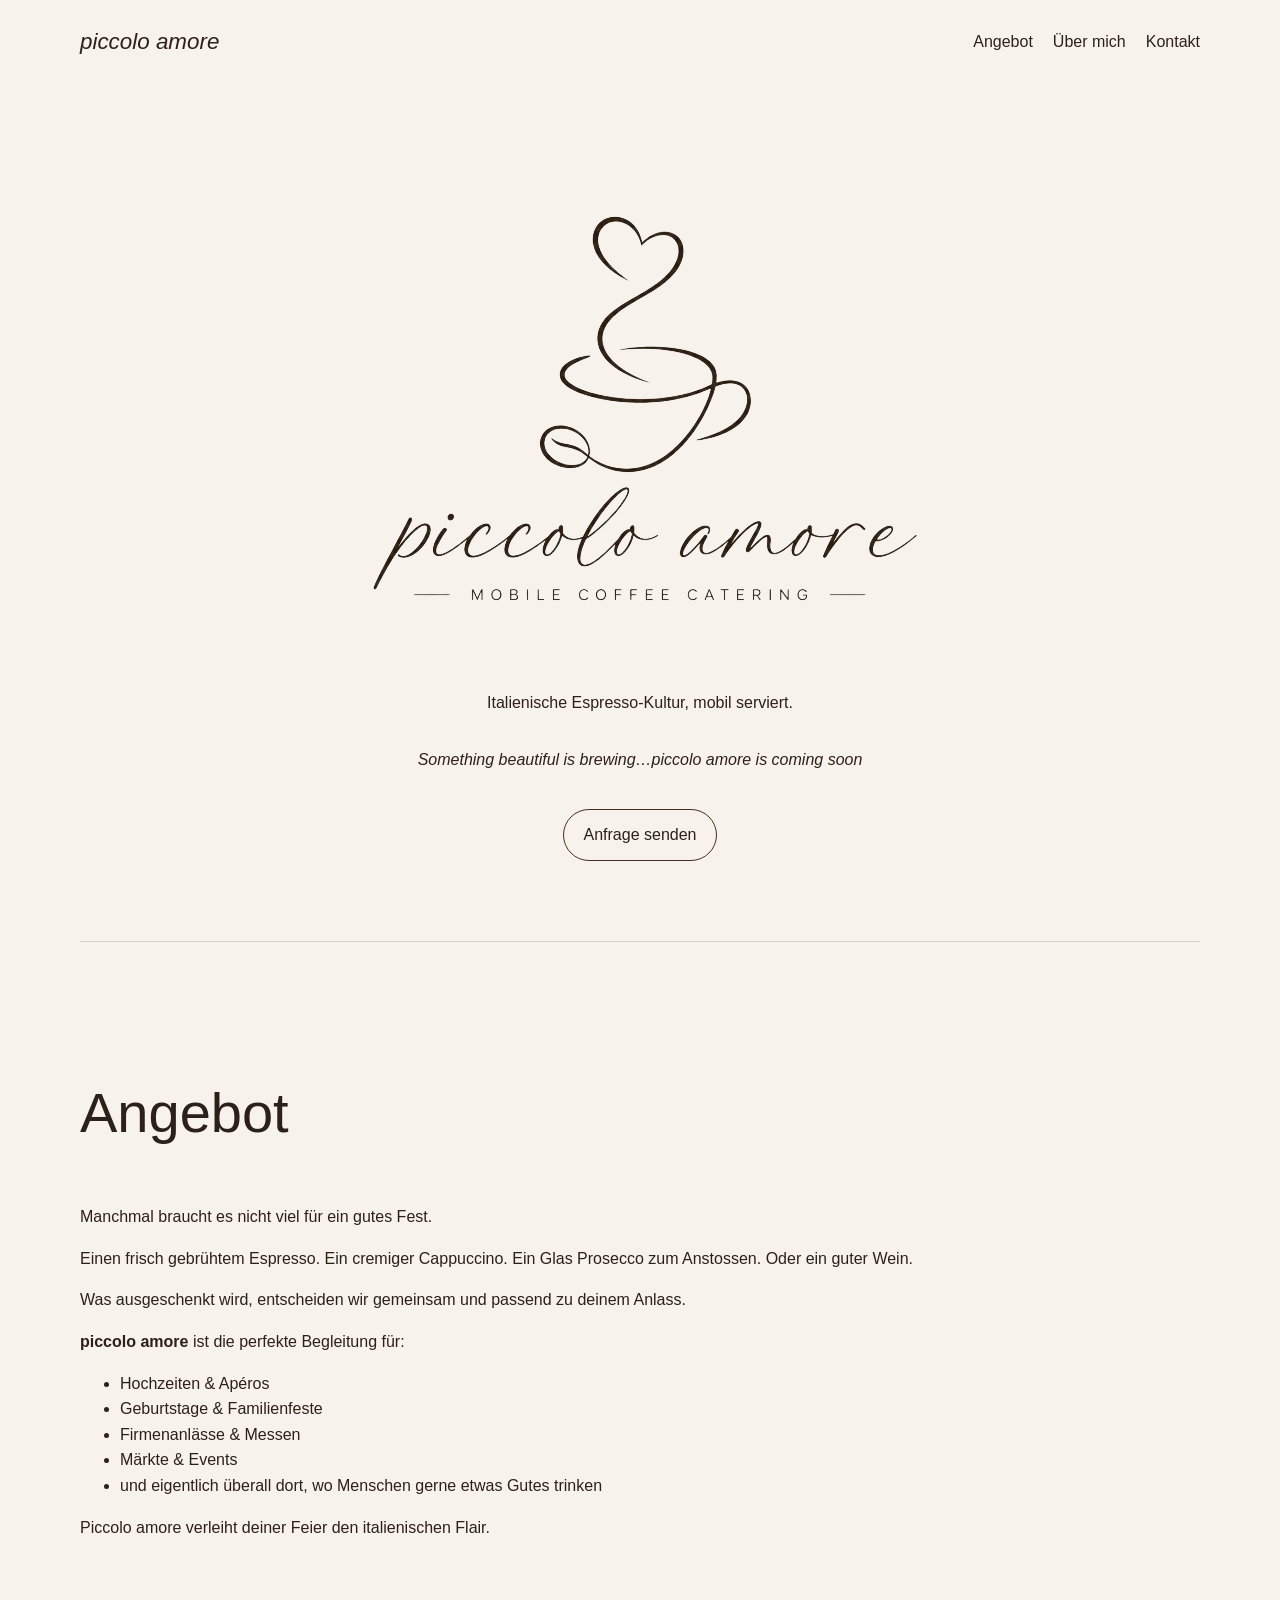
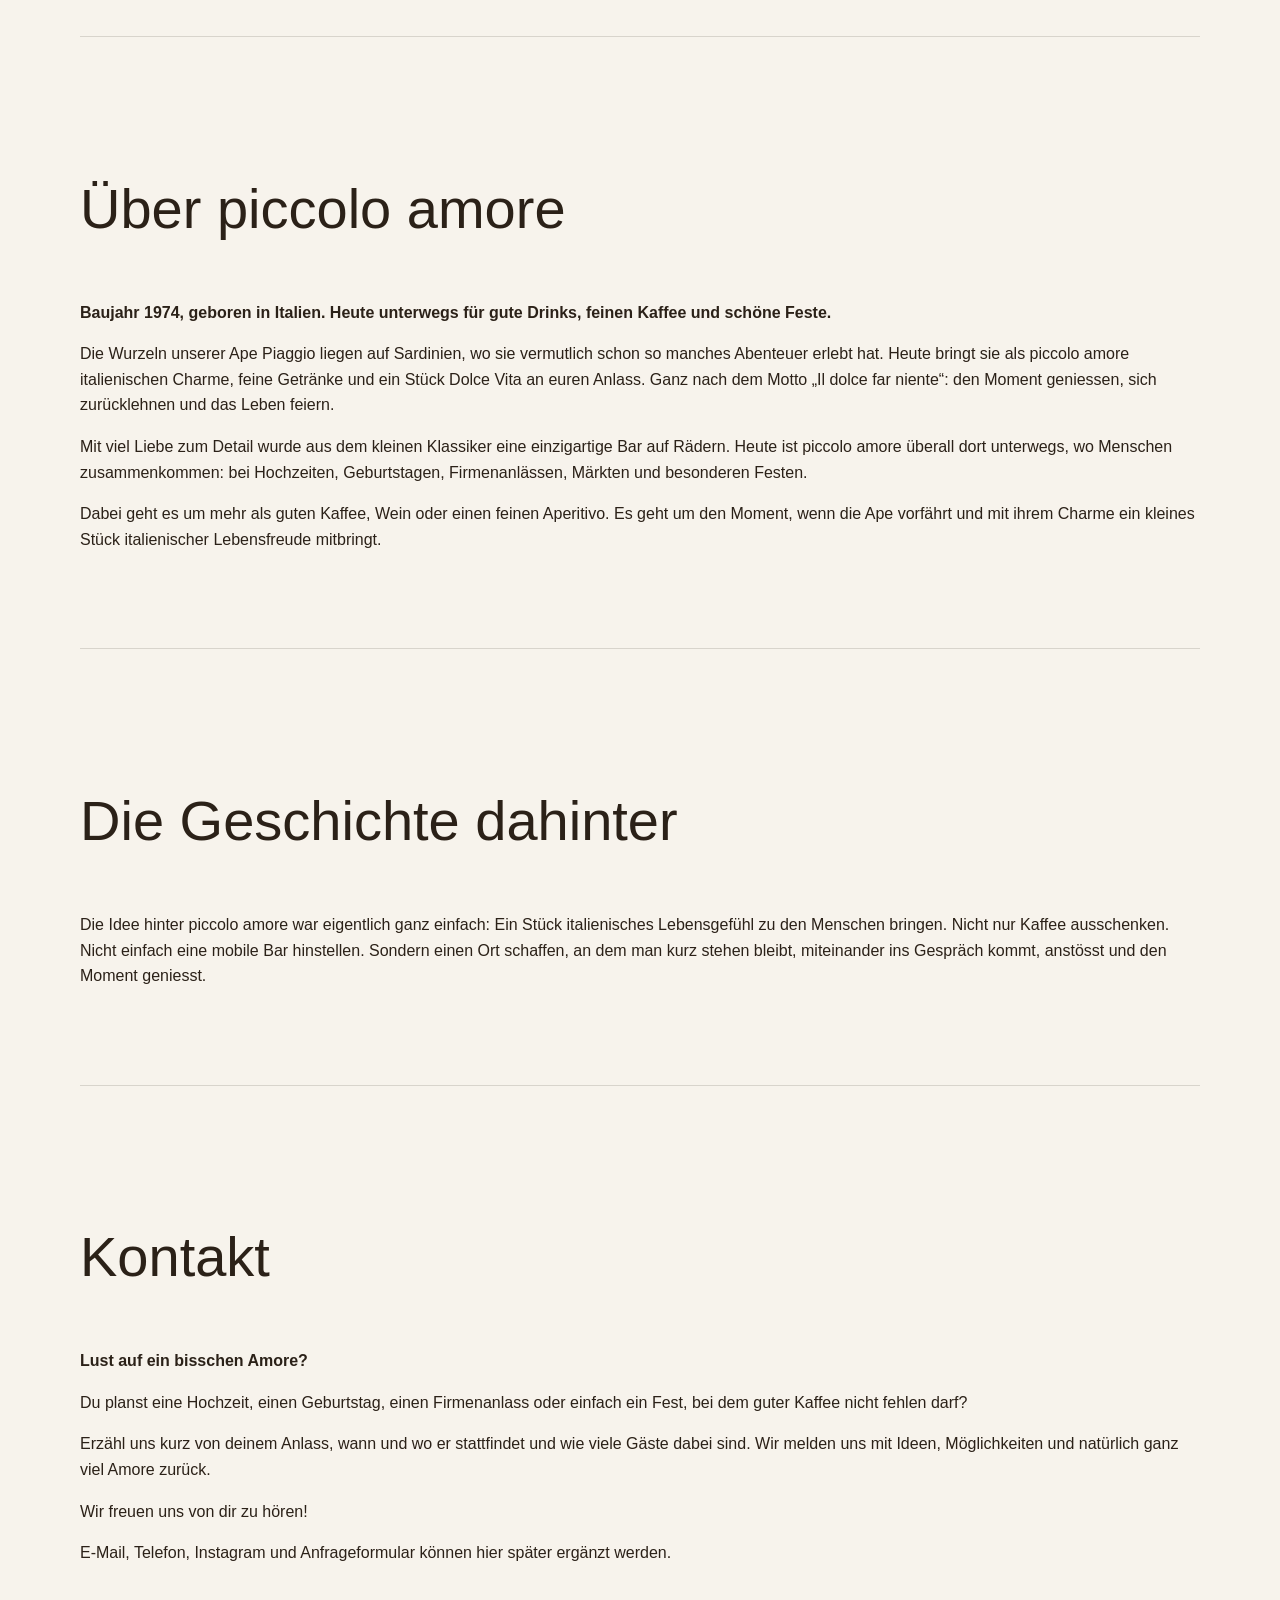
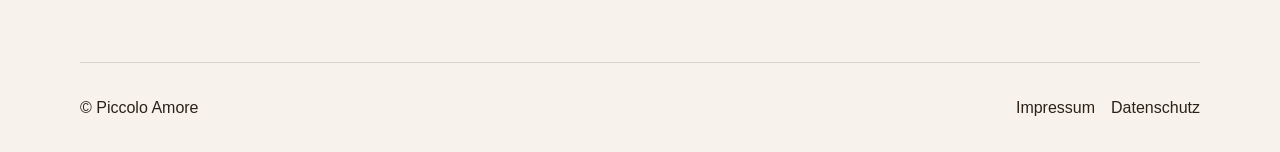
==== commit 9b3a58dd: "Update index.html" ====
--- a/index.html
+++ b/index.html
@@ -43,6 +43,7 @@
       <h1 class="sr-only">Piccolo Amore</h1>
       <img class="hero-logo" src="assets/images/piccolo-amore-logo.png" alt="piccolo amore – Mobile Coffee Catering">
       <p>Italienische Espresso-Kultur, mobil serviert.</p>
+      <p><em>Something beautiful is brewing…piccolo amore is coming soon</em></p>
       <a class="button" href="#kontakt">Anfrage senden</a>
     </section>
 
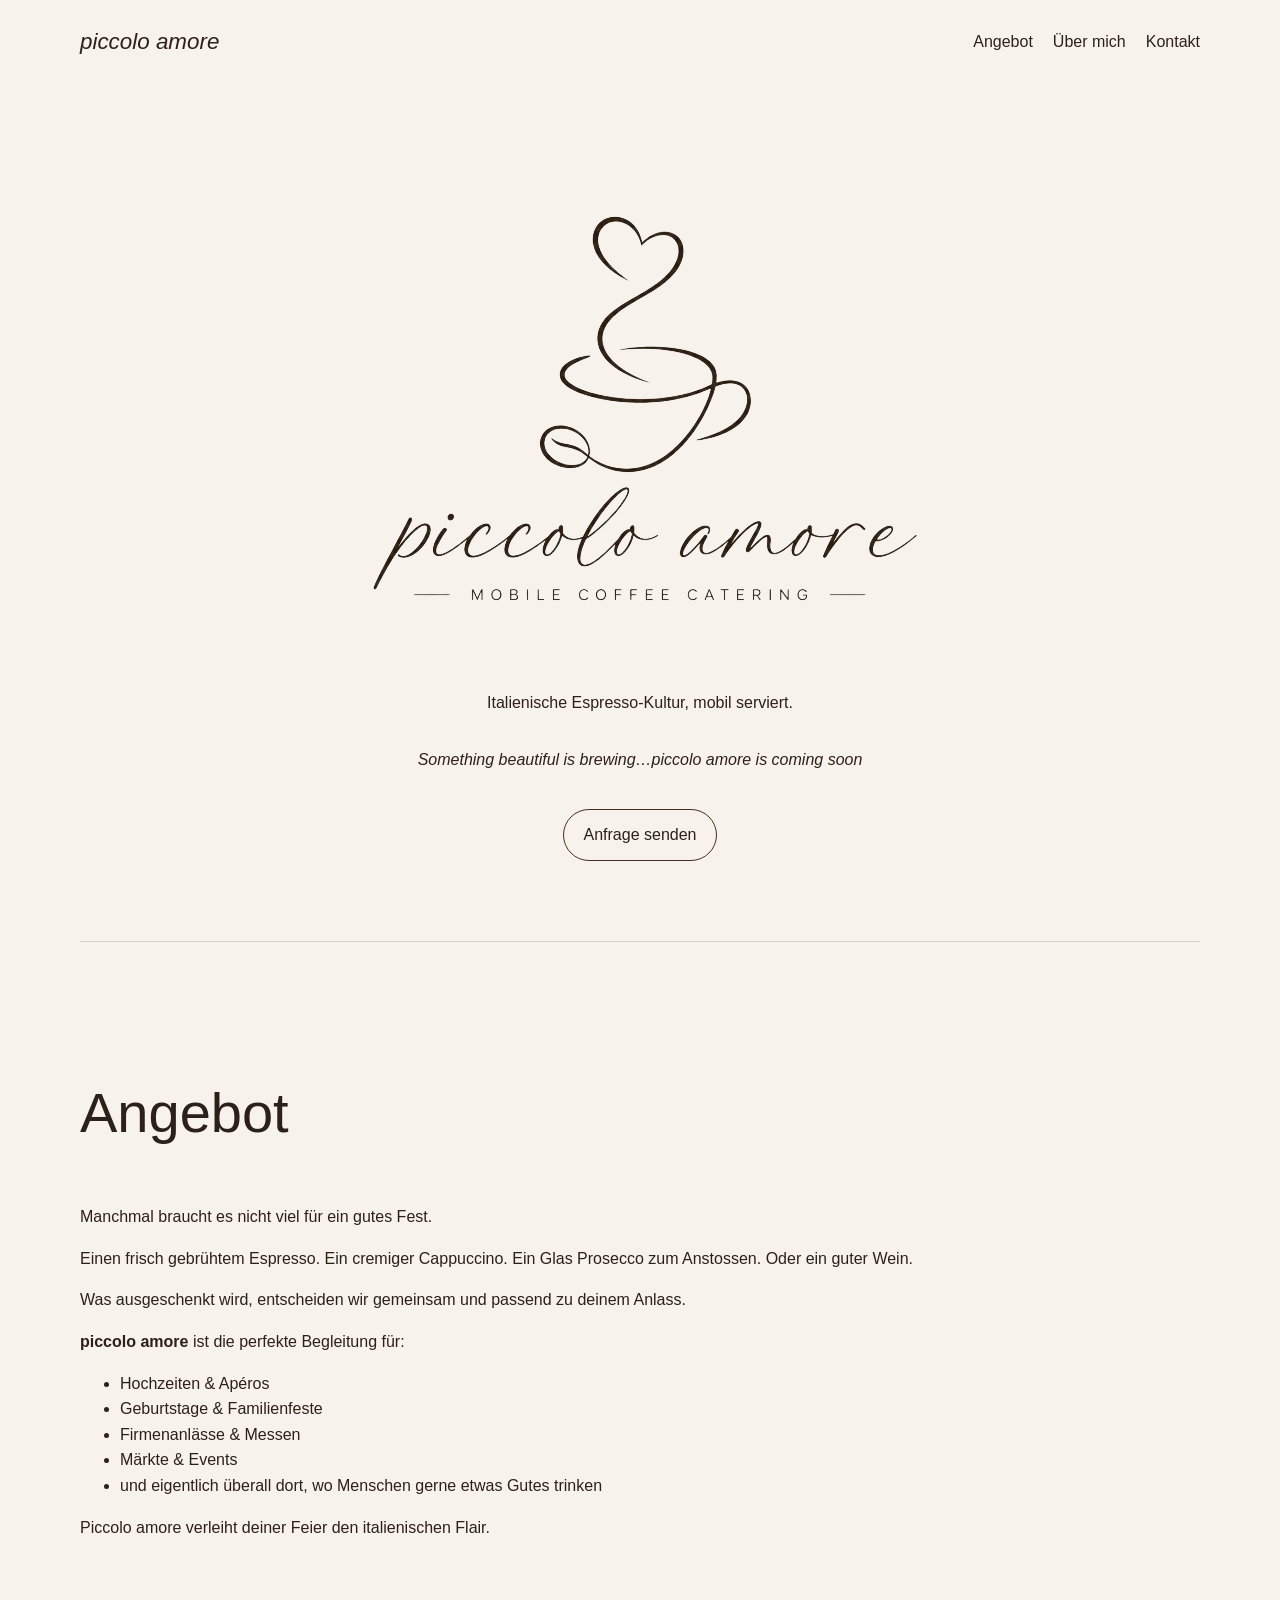
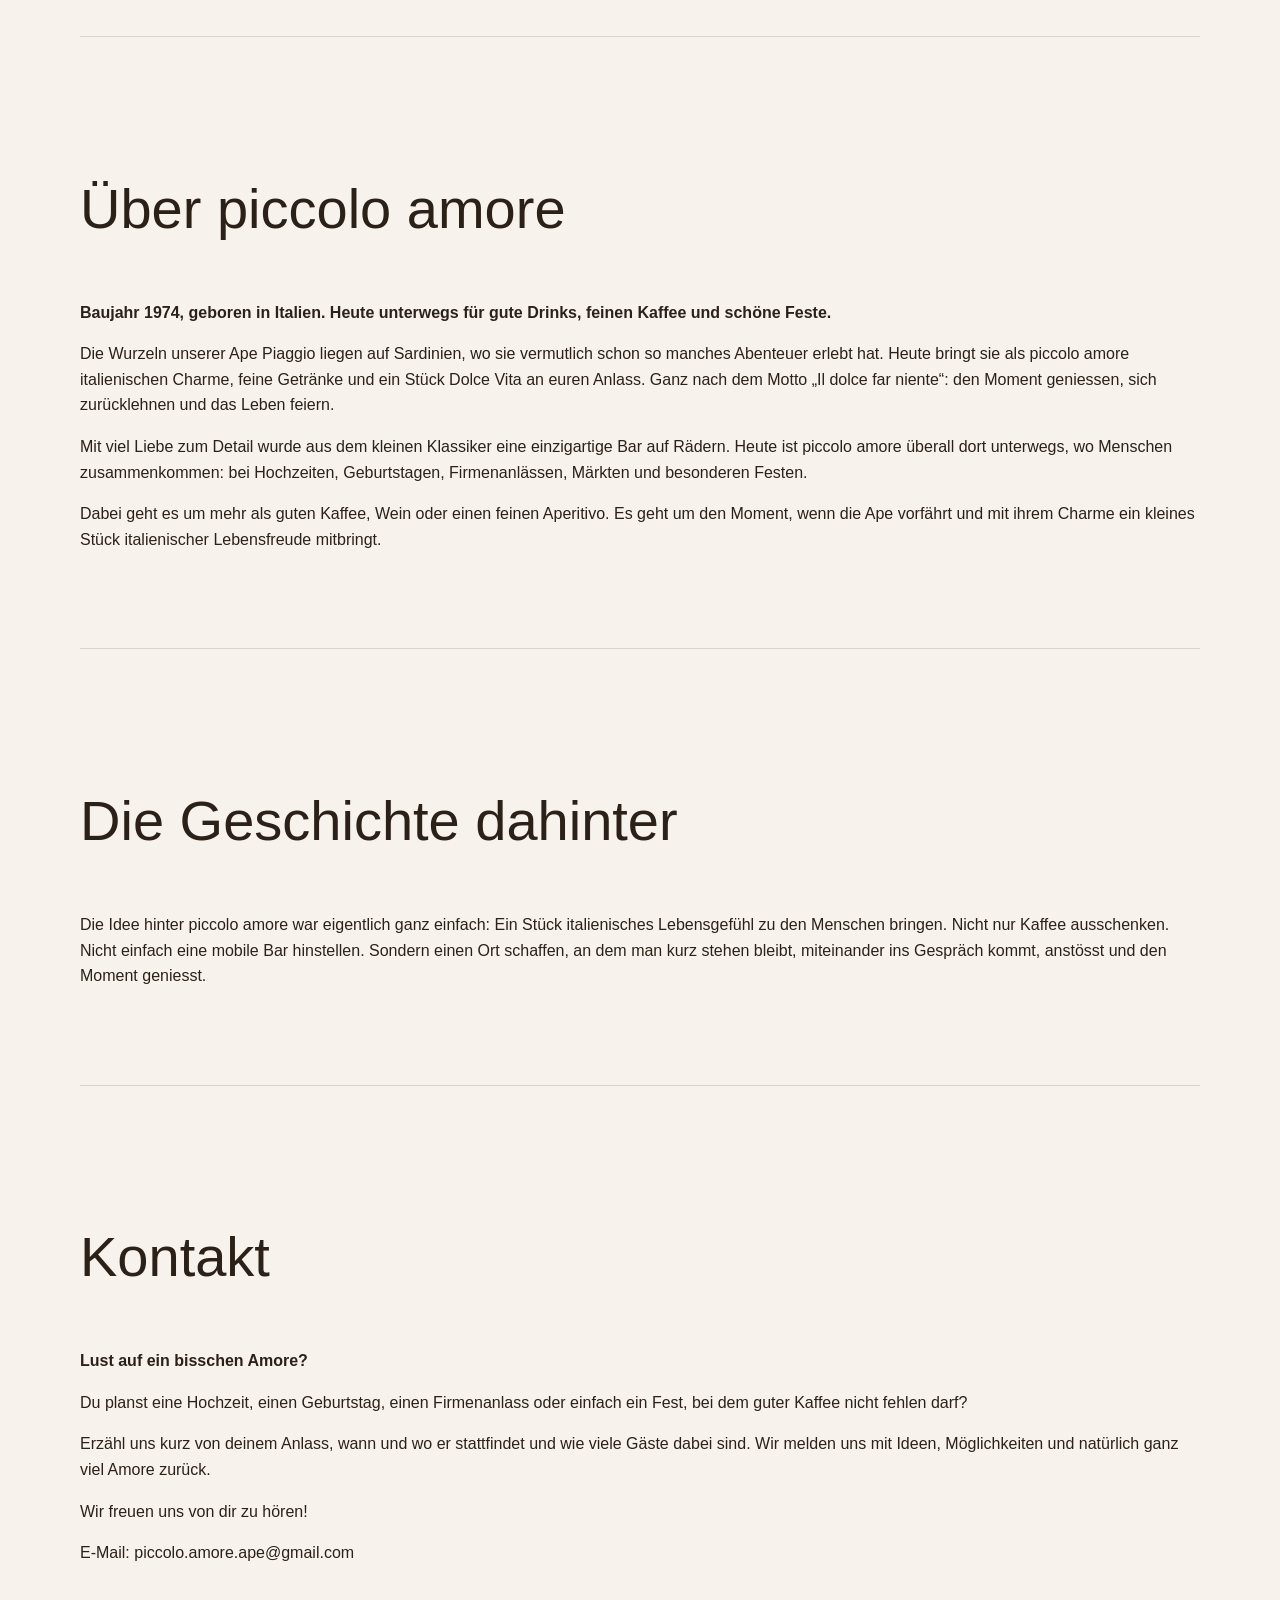
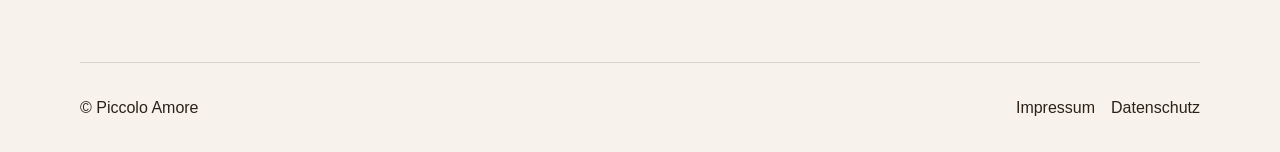
==== commit 8bfbf52f: "Update index.html" ====
--- a/index.html
+++ b/index.html
@@ -91,7 +91,7 @@
 
       <p>Wir freuen uns von dir zu hören!</p>
       
-      <p>E-Mail, Telefon, Instagram und Anfrageformular können hier später ergänzt werden.</p>
+      <p>E-Mail: piccolo.amore.ape@gmail.com</p>
     </section>
   </main>
 
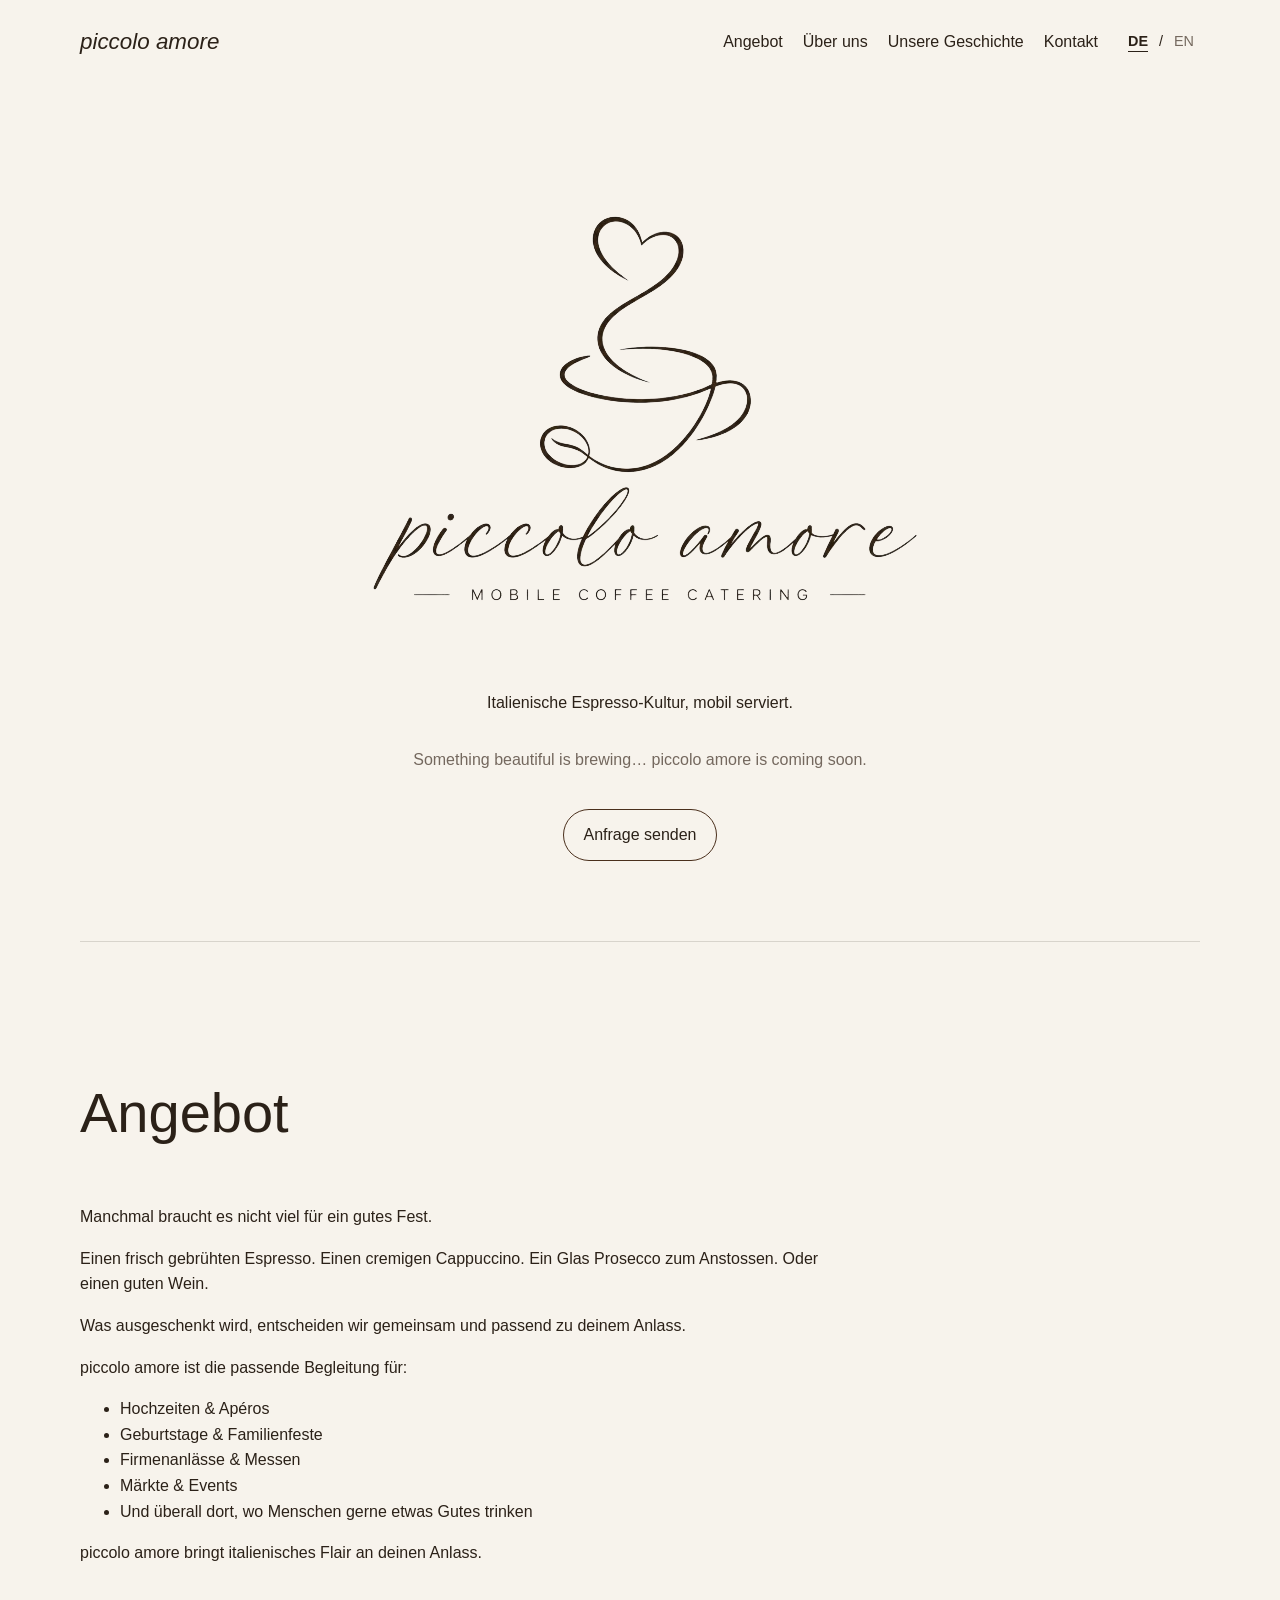
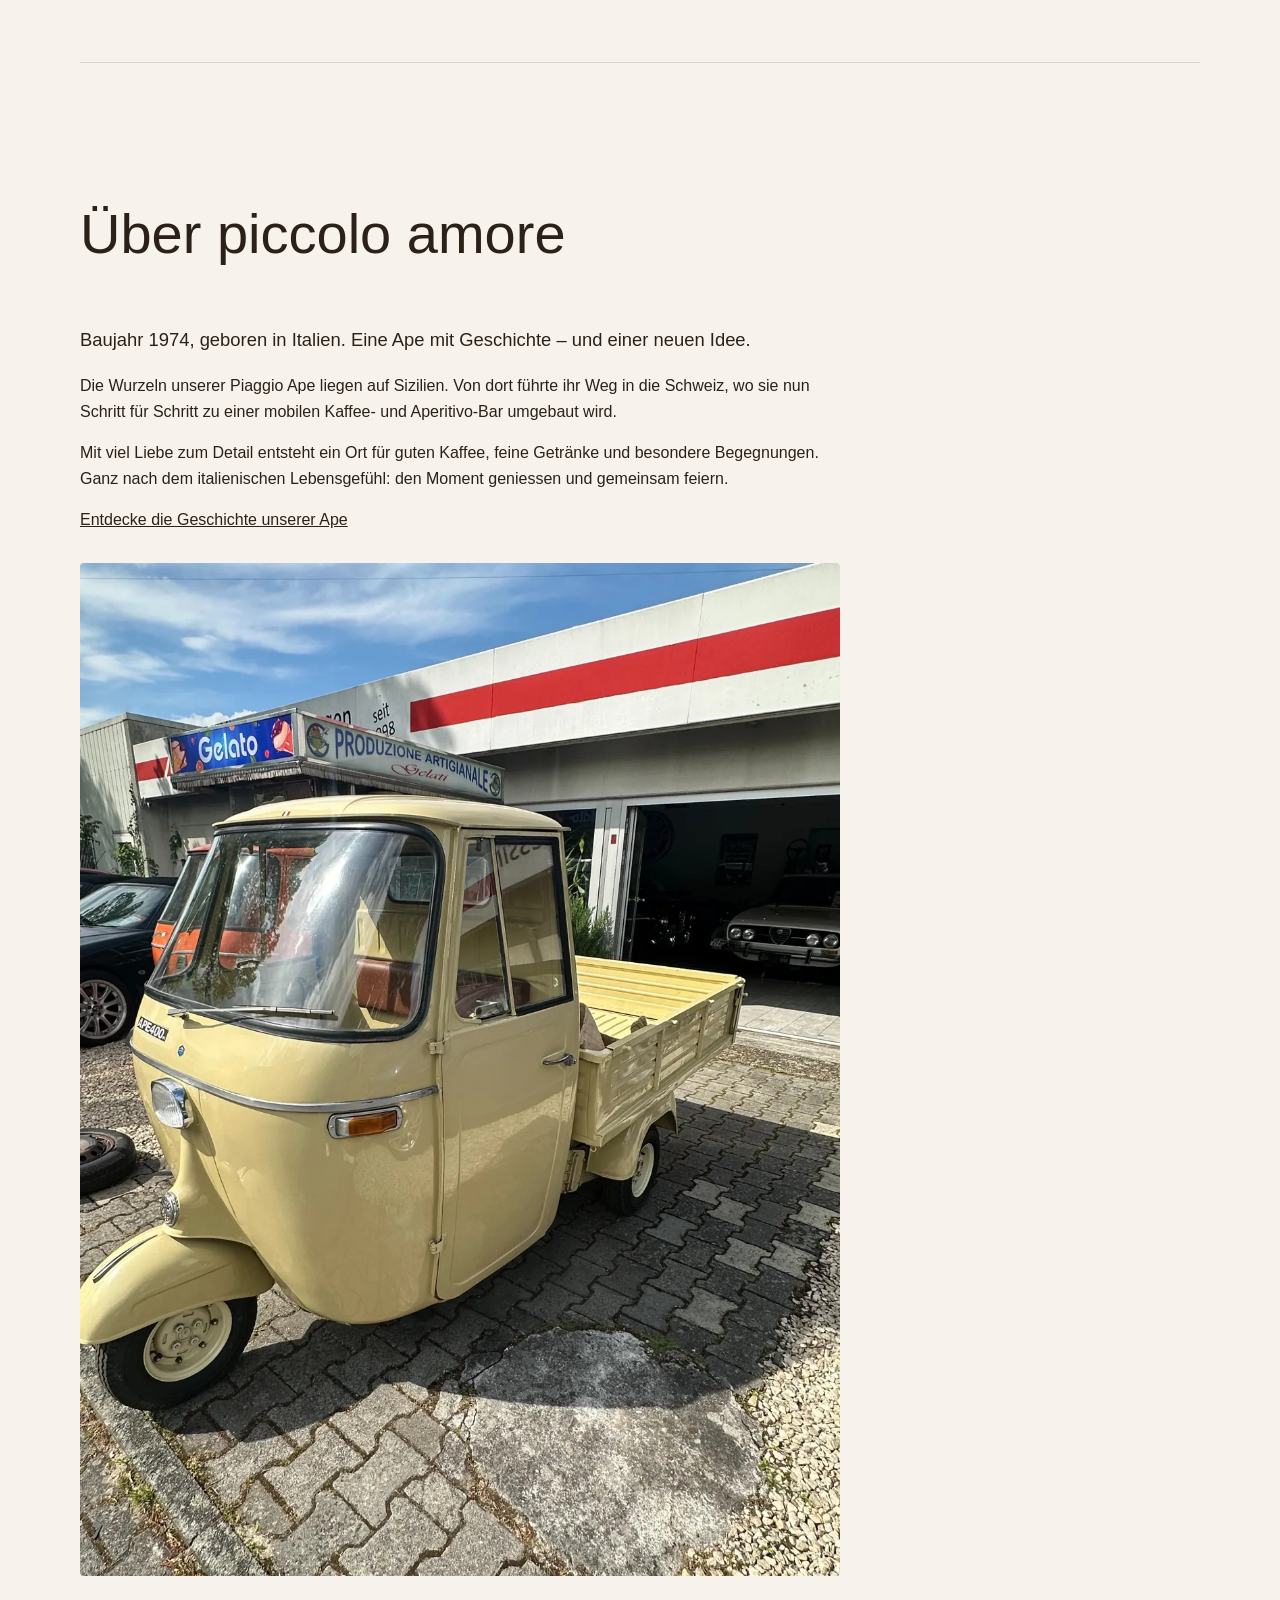
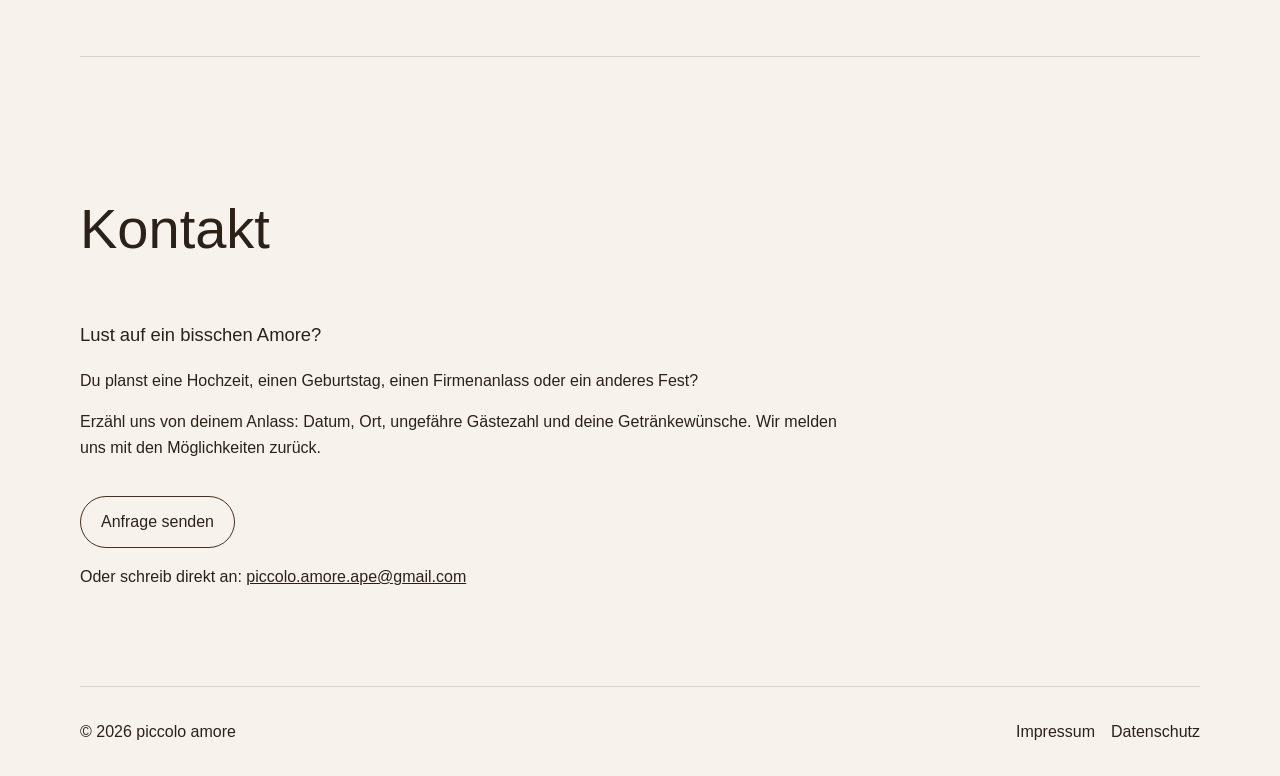
==== commit 74ebdddd: "Website Update: DE EN und Ape Geschichte" ====
--- a/index.html
+++ b/index.html
@@ -1,108 +1 @@
-<!DOCTYPE html>
-<html lang="de">
-<head>
-  <meta charset="UTF-8">
-  <meta name="viewport" content="width=device-width, initial-scale=1.0">
-  <meta name="description" content="piccolo amore – mobile Bar und Coffee Catering mit italienischem Flair für Hochzeiten, Geburtstage, Firmenanlässe, Märkte und individuelle Events in der Zentralschweiz.">
-  <meta name="robots" content="index, follow">
-  <meta name="theme-color" content="#f7f3ec">
-  <meta name="msapplication-TileColor" content="#f7f3ec">
-  <link rel="canonical" href="https://piccolo-amore-ape.ch/">
-
-  <title>piccolo amore | Mobile Coffee Catering</title>
-
-  <!-- Favicons / Browser- und Geräte-Icons -->
-  <link rel="icon" href="favicon.ico" sizes="any">
-  <link rel="icon" type="image/png" sizes="16x16" href="favicon-16x16.png">
-  <link rel="icon" type="image/png" sizes="32x32" href="favicon-32x32.png">
-  <link rel="icon" type="image/png" sizes="96x96" href="favicon-96x96.png">
-  <link rel="apple-touch-icon" sizes="180x180" href="apple-touch-icon-180x180.png">
-  <link rel="manifest" href="site.webmanifest">
-
-  <!-- Social / Suchmaschinen-Vorschau -->
-  <meta property="og:type" content="website">
-  <meta property="og:locale" content="de_CH">
-  <meta property="og:title" content="Piccolo amore | Mobile Coffee Catering">
-  <meta property="og:description" content="Mobile Bar und Coffee Catering mit italienischem Flair für Hochzeiten, Geburtstage, Firmenanlässe, Märkte und individuelle Events.">
-  <meta property="og:url" content="https://piccolo-amore-ape.ch/">
-  <meta property="og:image" content="https://piccolo-amore-ape.ch/assets/images/piccolo-amore-logo.png">
-  <link rel="stylesheet" href="assets/css/styles.css">
-</head>
-<body>
-  <header class="site-header">
-    <a class="brand" href="index.html">piccolo amore</a>
-    <nav aria-label="Hauptnavigation">
-      <a href="#angebot">Angebot</a>
-      <a href="#ueber-mich">Über mich</a>
-      <a href="#kontakt">Kontakt</a>
-    </nav>
-  </header>
-
-  <main>
-    <section class="hero">
-      <h1 class="sr-only">Piccolo Amore</h1>
-      <img class="hero-logo" src="assets/images/piccolo-amore-logo.png" alt="piccolo amore – Mobile Coffee Catering">
-      <p>Italienische Espresso-Kultur, mobil serviert.</p>
-      <p><em>Something beautiful is brewing…piccolo amore is coming soon</em></p>
-      <a class="button" href="#kontakt">Anfrage senden</a>
-    </section>
-
-    <section id="angebot" class="section">
-      <h2>Angebot</h2>
-      <p>Manchmal braucht es nicht viel für ein gutes Fest.</p>
-       <p>Einen frisch gebrühtem Espresso. Ein cremiger Cappuccino. Ein Glas Prosecco zum Anstossen. Oder ein guter Wein.</p>
-      
-      <p>Was ausgeschenkt wird, entscheiden wir gemeinsam und passend zu deinem Anlass.</p>
-
-      <p><strong>piccolo amore</strong> ist die perfekte Begleitung für:</p>
-      <ul>
-        <li>Hochzeiten &amp; Apéros</li>
-        <li>Geburtstage &amp; Familienfeste</li>
-        <li>Firmenanlässe &amp; Messen</li>
-        <li>Märkte &amp; Events</li>
-        <li>und eigentlich überall dort, wo Menschen gerne etwas Gutes trinken</li>
-      </ul>
-
-      <p>Piccolo amore verleiht deiner Feier den italienischen Flair.</p>
-    </section>
-
-    <section id="ueber-mich" class="section">
-      <h2>Über piccolo amore</h2>
-      
-      <p><strong>Baujahr 1974, geboren in Italien. Heute unterwegs für gute Drinks, feinen Kaffee und schöne Feste.</strong></p>
-      <p>Die Wurzeln unserer Ape Piaggio liegen auf Sardinien, wo sie vermutlich schon so manches Abenteuer erlebt hat. Heute bringt sie als piccolo amore italienischen Charme, feine Getränke und ein Stück Dolce Vita an euren Anlass. Ganz nach dem Motto „Il dolce far niente“: den Moment geniessen, sich zurücklehnen und das Leben feiern.</p>
-      <p>Mit viel Liebe zum Detail wurde aus dem kleinen Klassiker eine einzigartige Bar auf Rädern. Heute ist piccolo amore überall dort unterwegs, wo Menschen zusammenkommen: bei Hochzeiten, Geburtstagen, Firmenanlässen, Märkten und besonderen Festen.</p>
-      <p>Dabei geht es um mehr als guten Kaffee, Wein oder einen feinen Aperitivo. Es geht um den Moment, wenn die Ape vorfährt und mit ihrem Charme ein kleines Stück italienischer Lebensfreude mitbringt.</p>
-    </section>
-
-    <section id="kontakt" class="section">
-      <h2>Die Geschichte dahinter</h2>
-      
-      <p>Die Idee hinter piccolo amore war eigentlich ganz einfach: Ein Stück italienisches Lebensgefühl zu den Menschen bringen. Nicht nur Kaffee ausschenken. Nicht einfach eine mobile Bar hinstellen. Sondern einen Ort schaffen, an dem man kurz stehen bleibt, miteinander ins Gespräch kommt, anstösst und den Moment geniesst.</p>
-    </section>
-    
-    <section id="kontakt" class="section">
-      <h2>Kontakt</h2>
-      <p><strong>Lust auf ein bisschen Amore?</strong></p>
-      
-      <p>Du planst eine Hochzeit, einen Geburtstag, einen Firmenanlass oder einfach ein Fest, bei dem guter Kaffee nicht fehlen darf?</p>
-      
-      <p>Erzähl uns kurz von deinem Anlass, wann und wo er stattfindet und wie viele Gäste dabei sind. Wir melden uns mit Ideen, Möglichkeiten und natürlich ganz viel Amore zurück.</p>
-
-      <p>Wir freuen uns von dir zu hören!</p>
-      
-      <p>E-Mail: piccolo.amore.ape@gmail.com</p>
-    </section>
-  </main>
-
-  <footer class="site-footer">
-    <span>© <span id="year"></span> Piccolo Amore</span>
-    <div>
-      <a href="pages/impressum.html">Impressum</a>
-      <a href="pages/datenschutz.html">Datenschutz</a>
-    </div>
-  </footer>
-
-  <script src="assets/js/main.js"></script>
-</body>
-</html>
+<!DOCTYPE html><html lang="de"><head><meta charset="UTF-8"><meta name="viewport" content="width=device-width, initial-scale=1.0"><meta name="description" data-i18n-content="meta.home.desc" content="piccolo amore – mobile Kaffee- und Aperitivo-Bar mit italienischem Flair für Events in der Zentralschweiz."><meta name="theme-color" content="#f7f3ec"><link rel="canonical" href="https://piccolo-amore-ape.ch/"><title data-i18n="meta.home.title">piccolo amore | Mobile Coffee Catering</title><link rel="stylesheet" href="assets/css/styles.css"><link rel="icon" href="favicon.ico"><link rel="apple-touch-icon" href="apple-touch-icon-180x180.png"><script src="assets/js/translations.js" defer></script><script src="assets/js/main.js" defer></script></head><body><header class="site-header"><a class="brand" href="index.html">piccolo amore</a><div class="header-right"><nav aria-label="Hauptnavigation"><a href="index.html#angebot" data-i18n="nav.offer">Angebot</a><a href="index.html#ueber-mich" data-i18n="nav.about">Über uns</a><a href="pages/geschichte.html" data-i18n="nav.story">Unsere Geschichte</a><a href="index.html#kontakt" data-i18n="nav.contact">Kontakt</a></nav><div class="lang-switch" role="group" aria-label="Sprache / Language"><button type="button" data-lang="de" aria-pressed="true">DE</button><span aria-hidden="true">/</span><button type="button" data-lang="en" aria-pressed="false">EN</button></div></div></header><main><section class="hero"><h1 class="sr-only">piccolo amore</h1><img class="hero-logo" src="assets/images/piccolo-amore-logo.png" data-i18n-alt="alt.logo" alt="piccolo amore – Mobile Coffee Catering"><p data-i18n="home.hero1" >Italienische Espresso-Kultur, mobil serviert.</p><p data-i18n="home.hero2" class="hero-note">Something beautiful is brewing… piccolo amore is coming soon.</p><a class="button" data-mailto="request" data-i18n="cta.request" href="mailto:piccolo.amore.ape@gmail.com">Anfrage senden</a></section><section id="angebot" class="section"><h2 data-i18n="offer.title" >Angebot</h2><p data-i18n="offer.p1" >Manchmal braucht es nicht viel für ein gutes Fest.</p><p data-i18n="offer.p2" >Einen frisch gebrühten Espresso. Einen cremigen Cappuccino. Ein Glas Prosecco zum Anstossen. Oder einen guten Wein.</p><p data-i18n="offer.p3" >Was ausgeschenkt wird, entscheiden wir gemeinsam und passend zu deinem Anlass.</p><p data-i18n="offer.intro" >piccolo amore ist die passende Begleitung für:</p><ul><li data-i18n="offer.li1" >Hochzeiten &amp; Apéros</li><li data-i18n="offer.li2" >Geburtstage &amp; Familienfeste</li><li data-i18n="offer.li3" >Firmenanlässe &amp; Messen</li><li data-i18n="offer.li4" >Märkte &amp; Events</li><li data-i18n="offer.li5" >Und überall dort, wo Menschen gerne etwas Gutes trinken</li></ul><p data-i18n="offer.end" >piccolo amore bringt italienisches Flair an deinen Anlass.</p></section><section id="ueber-mich" class="section"><h2 data-i18n="about.title" >Über piccolo amore</h2><p data-i18n="about.lead" class="intro">Baujahr 1974, geboren in Italien. Eine Ape mit Geschichte – und einer neuen Idee.</p><p data-i18n="about.p1" >Die Wurzeln unserer Piaggio Ape liegen auf Sizilien. Von dort führte ihr Weg in die Schweiz, wo sie nun Schritt für Schritt zu einer mobilen Kaffee- und Aperitivo-Bar umgebaut wird.</p><p data-i18n="about.p2" >Mit viel Liebe zum Detail entsteht ein Ort für guten Kaffee, feine Getränke und besondere Begegnungen. Ganz nach dem italienischen Lebensgefühl: den Moment geniessen und gemeinsam feiern.</p><p><a href="pages/geschichte.html" data-i18n="about.link">Entdecke die Geschichte unserer Ape</a></p><figure class="teaser-image"><img loading="lazy" src="assets/images/ape-in-italien.webp" data-i18n-alt="alt.italy" alt="Beigefarbene Piaggio Ape mit originaler Ladefläche vor einer Werkstatt"></figure></section><section id="kontakt" class="section"><h2 data-i18n="contact.title" >Kontakt</h2><p data-i18n="contact.lead" class="intro">Lust auf ein bisschen Amore?</p><p data-i18n="contact.p1" >Du planst eine Hochzeit, einen Geburtstag, einen Firmenanlass oder ein anderes Fest?</p><p data-i18n="contact.p2" >Erzähl uns von deinem Anlass: Datum, Ort, ungefähre Gästezahl und deine Getränkewünsche. Wir melden uns mit den Möglichkeiten zurück.</p><a class="button" data-mailto="request" data-i18n="cta.request" href="mailto:piccolo.amore.ape@gmail.com">Anfrage senden</a><p><span data-i18n="contact.mail" >Oder schreib direkt an:</span> <a href="mailto:piccolo.amore.ape@gmail.com">piccolo.amore.ape@gmail.com</a></p></section></main><footer class="site-footer"><span>© <span id="year">2026</span> piccolo amore</span><div><a href="pages/impressum.html" data-i18n="footer.imprint">Impressum</a><a href="pages/datenschutz.html" data-i18n="footer.privacy">Datenschutz</a></div></footer></body></html>
--- a/assets/css/styles.css
+++ b/assets/css/styles.css
@@ -79,3 +79,75 @@
   .site-header { align-items: flex-start; flex-direction: column; }
   nav { gap: 14px; }
 }
+
+/* Kleine Erweiterungen im bestehenden Design */
+.header-right { display: flex; align-items: center; gap: 24px; }
+.lang-switch { display: inline-flex; align-items: center; gap: 5px; white-space: nowrap; font-size: .9rem; }
+.lang-switch button { padding: 6px; background: none; color: var(--muted); border: none; cursor: pointer; font: inherit; }
+.lang-switch button.is-active, .lang-switch button[aria-pressed="true"] { color: var(--text); text-decoration: underline; text-underline-offset: 5px; font-weight: bold; }
+a:hover, .button:hover { opacity: .78; }
+a:focus-visible, button:focus-visible { outline: 2px solid var(--accent); outline-offset: 4px; }
+.hero-note { color: var(--muted); }
+.intro { font-size: 1.15rem; }
+.section p { max-width: 760px; }
+.teaser-image { margin: 30px 0 0; max-width: 760px; }
+.teaser-image img { width: 100%; display: block; height: auto; border-radius: 4px; }
+.story-top { padding-top: 60px; }
+.story-title { font-size: clamp(2.5rem, 7vw, 5rem); line-height: 1.1; font-weight: 500; }
+.story-step { display: grid; grid-template-columns: 1fr 1fr; gap: 40px; align-items: center; }
+.story-step:nth-of-type(odd) .story-text { order: 2; }
+.story-step:nth-of-type(odd) figure { order: 1; }
+.story-step figure, .story-detail figure { margin: 0; }
+.story-step img, .story-detail img { display: block; width: 100%; height: auto; border-radius: 4px; }
+.story-step h2 { font-size: clamp(1.8rem, 3.5vw, 2.8rem); }
+.story-detail img { max-height: 550px; object-fit: cover; }
+.story-end { text-align: center; }
+.story-end p { margin-inline: auto; }
+.legal { min-height: 65vh; }
+@media (max-width: 850px) {
+ .header-right { flex-wrap: wrap; gap: 12px; }
+ .story-step { grid-template-columns: 1fr; gap: 20px; }
+ .story-step:nth-of-type(odd) .story-text, .story-step:nth-of-type(odd) figure { order: initial; }
+}
+@media (max-width: 700px) {
+ .header-right { width: 100%; align-items: start; justify-content: space-between; }
+ .site-header nav { gap: 14px; }
+ .section { padding: 54px 0; }
+ .hero { min-height: 60vh; padding: 55px 0; }
+}
+
+/* Kleine Erweiterungen im bestehenden Design */
+.header-right { display: flex; align-items: center; gap: 24px; }
+.lang-switch { display: inline-flex; align-items: center; gap: 5px; white-space: nowrap; font-size: .9rem; }
+.lang-switch button { padding: 6px; background: none; color: var(--muted); border: none; cursor: pointer; font: inherit; }
+.lang-switch button.is-active, .lang-switch button[aria-pressed="true"] { color: var(--text); text-decoration: underline; text-underline-offset: 5px; font-weight: bold; }
+a:hover, .button:hover { opacity: .78; }
+a:focus-visible, button:focus-visible { outline: 2px solid var(--accent); outline-offset: 4px; }
+.hero-note { color: var(--muted); }
+.intro { font-size: 1.15rem; }
+.section p { max-width: 760px; }
+.teaser-image { margin: 30px 0 0; max-width: 760px; }
+.teaser-image img { width: 100%; display: block; height: auto; border-radius: 4px; }
+.story-top { padding-top: 60px; }
+.story-title { font-size: clamp(2.5rem, 7vw, 5rem); line-height: 1.1; font-weight: 500; }
+.story-step { display: grid; grid-template-columns: 1fr 1fr; gap: 40px; align-items: center; }
+.story-step:nth-of-type(odd) .story-text { order: 2; }
+.story-step:nth-of-type(odd) figure { order: 1; }
+.story-step figure, .story-detail figure { margin: 0; }
+.story-step img, .story-detail img { display: block; width: 100%; height: auto; border-radius: 4px; }
+.story-step h2 { font-size: clamp(1.8rem, 3.5vw, 2.8rem); }
+.story-detail img { max-height: 550px; object-fit: cover; }
+.story-end { text-align: center; }
+.story-end p { margin-inline: auto; }
+.legal { min-height: 65vh; }
+@media (max-width: 850px) {
+ .header-right { flex-wrap: wrap; gap: 12px; }
+ .story-step { grid-template-columns: 1fr; gap: 20px; }
+ .story-step:nth-of-type(odd) .story-text, .story-step:nth-of-type(odd) figure { order: initial; }
+}
+@media (max-width: 700px) {
+ .header-right { width: 100%; align-items: start; justify-content: space-between; }
+ .site-header nav { gap: 14px; }
+ .section { padding: 54px 0; }
+ .hero { min-height: 60vh; padding: 55px 0; }
+}
